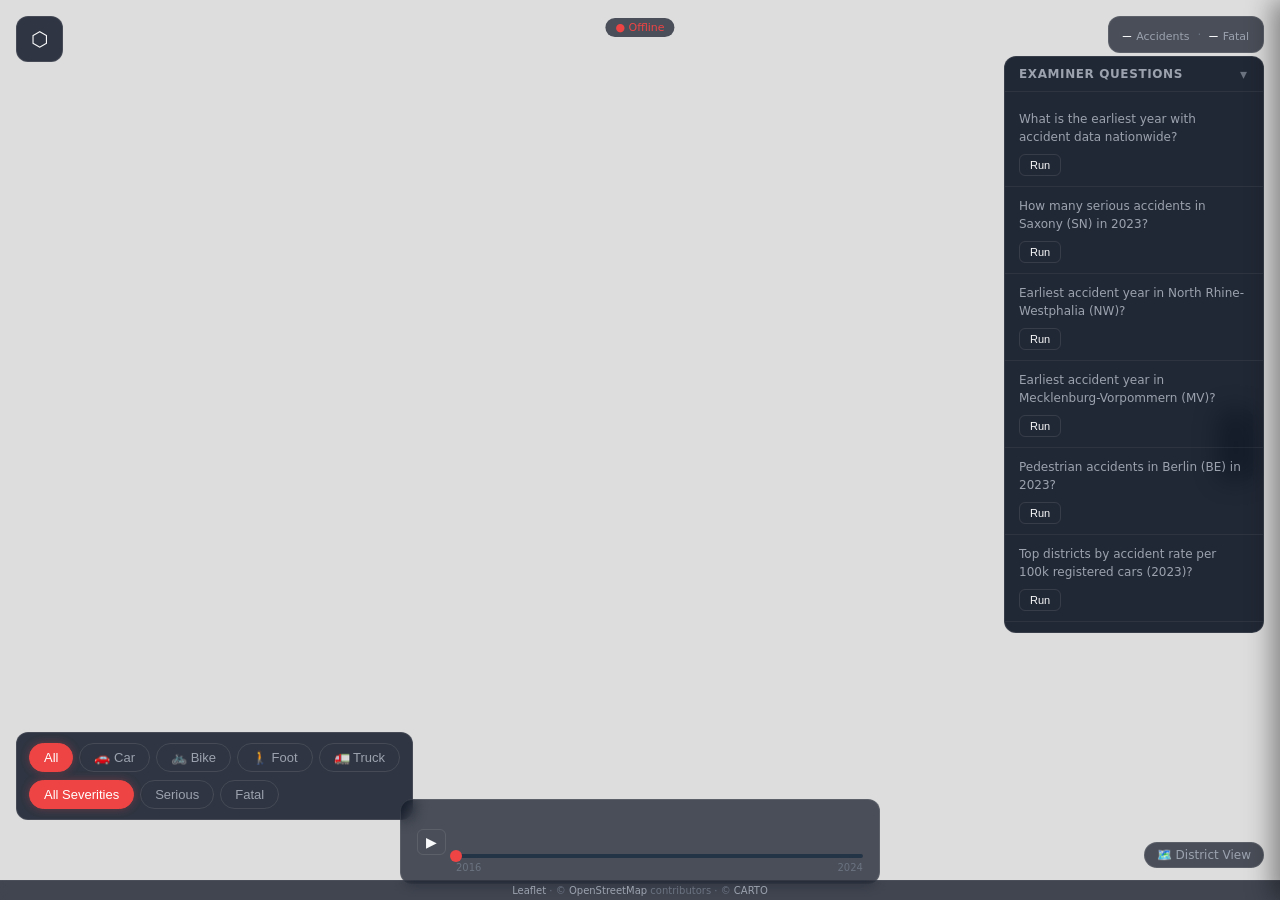
==== frontend/index.html @ 68dd5dee "feat: examiner questions panel — 7 questions with Run buttons and inline results" ====
<!DOCTYPE html>
<html lang="en">
<head>
  <meta charset="UTF-8">
  <meta name="viewport" content="width=device-width,initial-scale=1">
  <meta http-equiv="Content-Security-Policy" content="default-src 'self' 'unsafe-eval' 'unsafe-inline' https://fonts.googleapis.com https://fonts.gstatic.com https://*.basemaps.cartocdn.com https://nominatim.openstreetmap.org http://localhost:8000 data: blob:;">
  <title>Unfallatlas Deutschland</title>
  <link rel="stylesheet" href="vendor/leaflet/leaflet.css">
  <link rel="stylesheet" href="style.css">
</head>
<body>

<!-- MAP -->
<div id="map"></div>

<!-- PANEL A: Layer Mode (top-left) -->
<div id="panel-a" class="float-panel panel-a">
  <button id="panel-a-btn" class="panel-a-btn" aria-label="Layer mode">⬡</button>
  <div id="panel-a-dropdown" class="panel-a-dropdown hidden">
    <button class="mode-option mode-option--active" data-mode="auto">Auto <span class="mode-dot"></span></button>
    <button class="mode-option" data-mode="district">🗺️ District</button>
    <button class="mode-option" data-mode="hex">⬡ Hex</button>
    <button class="mode-option" data-mode="point">📍 Point</button>
  </div>
</div>

<!-- PANEL B: Filters (bottom-left) -->
<div id="panel-b" class="float-panel panel-b">
  <div id="filter-participant" class="filter-row">
    <button class="filter-pill filter-pill--active" data-participant="">All</button>
    <button class="filter-pill" data-participant="car">🚗 Car</button>
    <button class="filter-pill" data-participant="bike">🚲 Bike</button>
    <button class="filter-pill" data-participant="pedestrian">🚶 Foot</button>
    <button class="filter-pill" data-participant="truck">🚛 Truck</button>
  </div>
  <div id="filter-severity" class="filter-row">
    <button class="filter-pill filter-pill--active" data-category="">All Severities</button>
    <button class="filter-pill" data-category="2">Serious</button>
    <button class="filter-pill" data-category="1">Fatal</button>
  </div>
</div>

<!-- PANEL C: Stats strip (top-right) -->
<div id="panel-c" class="float-panel panel-c">
  <span id="stat-total"><span class="stat-num">—</span> <span class="stat-lbl">Accidents</span></span>
  <span class="stat-sep">·</span>
  <span id="stat-fatal"><span class="stat-num">—</span> <span class="stat-lbl">Fatal</span></span>
  <span id="stat-dynamic" class="hidden">
    <span class="stat-sep">·</span>
    <span id="stat-dynamic-val" class="stat-num">—</span>
    <span id="stat-dynamic-lbl" class="stat-lbl">—</span>
  </span>
</div>

<!-- Zoom Mode Badge (bottom-right, above attribution) -->
<div id="zoom-badge" class="zoom-badge">🗺️ District View</div>

<!-- TIMELINE SCRUBBER (bottom-center) -->
<div id="scrubber" class="scrubber">
  <button id="scrubber-play" class="scrubber-play" aria-label="Play">▶</button>
  <div class="scrubber-inner">
    <svg id="scrubber-svg" class="scrubber-sparkline" viewBox="0 0 270 40" preserveAspectRatio="none"></svg>
    <div id="scrubber-track" class="scrubber-track">
      <div id="scrubber-playhead" class="scrubber-playhead"></div>
    </div>
    <div class="scrubber-labels">
      <span>2016</span><span></span><span></span><span></span><span></span>
      <span></span><span></span><span></span><span>2024</span>
    </div>
  </div>
</div>

<!-- EXAMINER PANEL (right, below stats) -->
<div id="examiner-panel" class="examiner-panel">
  <div class="examiner-header">
    <span class="examiner-title">Examiner Questions</span>
    <button id="examiner-toggle" class="examiner-toggle" aria-label="Toggle">▾</button>
  </div>
  <div id="examiner-body" class="examiner-body">

    <div class="eq-card" data-q="1">
      <p class="eq-question">What is the earliest year with accident data nationwide?</p>
      <button class="eq-run">Run</button>
      <div class="eq-result hidden"></div>
    </div>

    <div class="eq-card" data-q="2">
      <p class="eq-question">How many serious accidents in Saxony (SN) in 2023?</p>
      <button class="eq-run">Run</button>
      <div class="eq-result hidden"></div>
    </div>

    <div class="eq-card" data-q="3">
      <p class="eq-question">Earliest accident year in North Rhine-Westphalia (NW)?</p>
      <button class="eq-run">Run</button>
      <div class="eq-result hidden"></div>
    </div>

    <div class="eq-card" data-q="4">
      <p class="eq-question">Earliest accident year in Mecklenburg-Vorpommern (MV)?</p>
      <button class="eq-run">Run</button>
      <div class="eq-result hidden"></div>
    </div>

    <div class="eq-card" data-q="5">
      <p class="eq-question">Pedestrian accidents in Berlin (BE) in 2023?</p>
      <button class="eq-run">Run</button>
      <div class="eq-result hidden"></div>
    </div>

    <div class="eq-card" data-q="6">
      <p class="eq-question">Top districts by accident rate per 100k registered cars (2023)?</p>
      <button class="eq-run">Run</button>
      <div class="eq-result hidden"></div>
    </div>

    <div class="eq-card" data-q="7">
      <p class="eq-question">Top 5 districts — fatal accident rate per 100k population (2024)?</p>
      <button class="eq-run">Run</button>
      <div class="eq-result hidden"></div>
    </div>

  </div>
</div>

<!-- INSIGHT PANEL (right slide-out) -->
<div id="insight-panel" class="insight-panel">
  <button id="insight-close" class="insight-close" aria-label="Close">✕</button>
  <div id="insight-content" class="insight-content"></div>
</div>

<!-- Attribution footer -->
<div class="map-footer">
  <a href="https://leafletjs.com" target="_blank">Leaflet</a> ·
  © <a href="https://www.openstreetmap.org/copyright" target="_blank">OpenStreetMap</a> contributors ·
  © <a href="https://carto.com/attributions" target="_blank">CARTO</a>
</div>

<!-- API status -->
<div class="api-status-wrap">
  <span id="api-status" class="api-status">● Connecting…</span>
</div>

<script src="vendor/leaflet/leaflet.js"></script>
<script src="vendor/deck.gl/deck.gl.min.js"></script>
<script src="vendor/supercluster/supercluster.min.js"></script>
<script src="app.js"></script>
</body>
</html>
---- frontend/vendor/leaflet/leaflet.css ----
/* required styles */

.leaflet-pane,
.leaflet-tile,
.leaflet-marker-icon,
.leaflet-marker-shadow,
.leaflet-tile-container,
.leaflet-pane > svg,
.leaflet-pane > canvas,
.leaflet-zoom-box,
.leaflet-image-layer,
.leaflet-layer {
	position: absolute;
	left: 0;
	top: 0;
	}
.leaflet-container {
	overflow: hidden;
	}
.leaflet-tile,
.leaflet-marker-icon,
.leaflet-marker-shadow {
	-webkit-user-select: none;
	   -moz-user-select: none;
	        user-select: none;
	  -webkit-user-drag: none;
	}
/* Prevents IE11 from highlighting tiles in blue */
.leaflet-tile::selection {
	background: transparent;
}
/* Safari renders non-retina tile on retina better with this, but Chrome is worse */
.leaflet-safari .leaflet-tile {
	image-rendering: -webkit-optimize-contrast;
	}
/* hack that prevents hw layers "stretching" when loading new tiles */
.leaflet-safari .leaflet-tile-container {
	width: 1600px;
	height: 1600px;
	-webkit-transform-origin: 0 0;
	}
.leaflet-marker-icon,
.leaflet-marker-shadow {
	display: block;
	}
/* .leaflet-container svg: reset svg max-width decleration shipped in Joomla! (joomla.org) 3.x */
/* .leaflet-container img: map is broken in FF if you have max-width: 100% on tiles */
.leaflet-container .leaflet-overlay-pane svg {
	max-width: none !important;
	max-height: none !important;
	}
.leaflet-container .leaflet-marker-pane img,
.leaflet-container .leaflet-shadow-pane img,
.leaflet-container .leaflet-tile-pane img,
.leaflet-container img.leaflet-image-layer,
.leaflet-container .leaflet-tile {
	max-width: none !important;
	max-height: none !important;
	width: auto;
	padding: 0;
	}

.leaflet-container img.leaflet-tile {
	/* See: https://bugs.chromium.org/p/chromium/issues/detail?id=600120 */
	mix-blend-mode: plus-lighter;
}

.leaflet-container.leaflet-touch-zoom {
	-ms-touch-action: pan-x pan-y;
	touch-action: pan-x pan-y;
	}
.leaflet-container.leaflet-touch-drag {
	-ms-touch-action: pinch-zoom;
	/* Fallback for FF which doesn't support pinch-zoom */
	touch-action: none;
	touch-action: pinch-zoom;
}
.leaflet-container.leaflet-touch-drag.leaflet-touch-zoom {
	-ms-touch-action: none;
	touch-action: none;
}
.leaflet-container {
	-webkit-tap-highlight-color: transparent;
}
.leaflet-container a {
	-webkit-tap-highlight-color: rgba(51, 181, 229, 0.4);
}
.leaflet-tile {
	filter: inherit;
	visibility: hidden;
	}
.leaflet-tile-loaded {
	visibility: inherit;
	}
.leaflet-zoom-box {
	width: 0;
	height: 0;
	-moz-box-sizing: border-box;
	     box-sizing: border-box;
	z-index: 800;
	}
/* workaround for https://bugzilla.mozilla.org/show_bug.cgi?id=888319 */
.leaflet-overlay-pane svg {
	-moz-user-select: none;
	}

.leaflet-pane         { z-index: 400; }

.leaflet-tile-pane    { z-index: 200; }
.leaflet-overlay-pane { z-index: 400; }
.leaflet-shadow-pane  { z-index: 500; }
.leaflet-marker-pane  { z-index: 600; }
.leaflet-tooltip-pane   { z-index: 650; }
.leaflet-popup-pane   { z-index: 700; }

.leaflet-map-pane canvas { z-index: 100; }
.leaflet-map-pane svg    { z-index: 200; }

.leaflet-vml-shape {
	width: 1px;
	height: 1px;
	}
.lvml {
	behavior: url(#default#VML);
	display: inline-block;
	position: absolute;
	}


/* control positioning */

.leaflet-control {
	position: relative;
	z-index: 800;
	pointer-events: visiblePainted; /* IE 9-10 doesn't have auto */
	pointer-events: auto;
	}
.leaflet-top,
.leaflet-bottom {
	position: absolute;
	z-index: 1000;
	pointer-events: none;
	}
.leaflet-top {
	top: 0;
	}
.leaflet-right {
	right: 0;
	}
.leaflet-bottom {
	bottom: 0;
	}
.leaflet-left {
	left: 0;
	}
.leaflet-control {
	float: left;
	clear: both;
	}
.leaflet-right .leaflet-control {
	float: right;
	}
.leaflet-top .leaflet-control {
	margin-top: 10px;
	}
.leaflet-bottom .leaflet-control {
	margin-bottom: 10px;
	}
.leaflet-left .leaflet-control {
	margin-left: 10px;
	}
.leaflet-right .leaflet-control {
	margin-right: 10px;
	}


/* zoom and fade animations */

.leaflet-fade-anim .leaflet-popup {
	opacity: 0;
	-webkit-transition: opacity 0.2s linear;
	   -moz-transition: opacity 0.2s linear;
	        transition: opacity 0.2s linear;
	}
.leaflet-fade-anim .leaflet-map-pane .leaflet-popup {
	opacity: 1;
	}
.leaflet-zoom-animated {
	-webkit-transform-origin: 0 0;
	    -ms-transform-origin: 0 0;
	        transform-origin: 0 0;
	}
svg.leaflet-zoom-animated {
	will-change: transform;
}

.leaflet-zoom-anim .leaflet-zoom-animated {
	-webkit-transition: -webkit-transform 0.25s cubic-bezier(0,0,0.25,1);
	   -moz-transition:    -moz-transform 0.25s cubic-bezier(0,0,0.25,1);
	        transition:         transform 0.25s cubic-bezier(0,0,0.25,1);
	}
.leaflet-zoom-anim .leaflet-tile,
.leaflet-pan-anim .leaflet-tile {
	-webkit-transition: none;
	   -moz-transition: none;
	        transition: none;
	}

.leaflet-zoom-anim .leaflet-zoom-hide {
	visibility: hidden;
	}


/* cursors */

.leaflet-interactive {
	cursor: pointer;
	}
.leaflet-grab {
	cursor: -webkit-grab;
	cursor:    -moz-grab;
	cursor:         grab;
	}
.leaflet-crosshair,
.leaflet-crosshair .leaflet-interactive {
	cursor: crosshair;
	}
.leaflet-popup-pane,
.leaflet-control {
	cursor: auto;
	}
.leaflet-dragging .leaflet-grab,
.leaflet-dragging .leaflet-grab .leaflet-interactive,
.leaflet-dragging .leaflet-marker-draggable {
	cursor: move;
	cursor: -webkit-grabbing;
	cursor:    -moz-grabbing;
	cursor:         grabbing;
	}

/* marker & overlays interactivity */
.leaflet-marker-icon,
.leaflet-marker-shadow,
.leaflet-image-layer,
.leaflet-pane > svg path,
.leaflet-tile-container {
	pointer-events: none;
	}

.leaflet-marker-icon.leaflet-interactive,
.leaflet-image-layer.leaflet-interactive,
.leaflet-pane > svg path.leaflet-interactive,
svg.leaflet-image-layer.leaflet-interactive path {
	pointer-events: visiblePainted; /* IE 9-10 doesn't have auto */
	pointer-events: auto;
	}

/* visual tweaks */

.leaflet-container {
	background: #ddd;
	outline-offset: 1px;
	}
.leaflet-container a {
	color: #0078A8;
	}
.leaflet-zoom-box {
	border: 2px dotted #38f;
	background: rgba(255,255,255,0.5);
	}


/* general typography */
.leaflet-container {
	font-family: "Helvetica Neue", Arial, Helvetica, sans-serif;
	font-size: 12px;
	font-size: 0.75rem;
	line-height: 1.5;
	}


/* general toolbar styles */

.leaflet-bar {
	box-shadow: 0 1px 5px rgba(0,0,0,0.65);
	border-radius: 4px;
	}
.leaflet-bar a {
	background-color: #fff;
	border-bottom: 1px solid #ccc;
	width: 26px;
	height: 26px;
	line-height: 26px;
	display: block;
	text-align: center;
	text-decoration: none;
	color: black;
	}
.leaflet-bar a,
.leaflet-control-layers-toggle {
	background-position: 50% 50%;
	background-repeat: no-repeat;
	display: block;
	}
.leaflet-bar a:hover,
.leaflet-bar a:focus {
	background-color: #f4f4f4;
	}
.leaflet-bar a:first-child {
	border-top-left-radius: 4px;
	border-top-right-radius: 4px;
	}
.leaflet-bar a:last-child {
	border-bottom-left-radius: 4px;
	border-bottom-right-radius: 4px;
	border-bottom: none;
	}
.leaflet-bar a.leaflet-disabled {
	cursor: default;
	background-color: #f4f4f4;
	color: #bbb;
	}

.leaflet-touch .leaflet-bar a {
	width: 30px;
	height: 30px;
	line-height: 30px;
	}
.leaflet-touch .leaflet-bar a:first-child {
	border-top-left-radius: 2px;
	border-top-right-radius: 2px;
	}
.leaflet-touch .leaflet-bar a:last-child {
	border-bottom-left-radius: 2px;
	border-bottom-right-radius: 2px;
	}

/* zoom control */

.leaflet-control-zoom-in,
.leaflet-control-zoom-out {
	font: bold 18px 'Lucida Console', Monaco, monospace;
	text-indent: 1px;
	}

.leaflet-touch .leaflet-control-zoom-in, .leaflet-touch .leaflet-control-zoom-out  {
	font-size: 22px;
	}


/* layers control */

.leaflet-control-layers {
	box-shadow: 0 1px 5px rgba(0,0,0,0.4);
	background: #fff;
	border-radius: 5px;
	}
.leaflet-control-layers-toggle {
	background-image: url(images/layers.png);
	width: 36px;
	height: 36px;
	}
.leaflet-retina .leaflet-control-layers-toggle {
	background-image: url(images/layers-2x.png);
	background-size: 26px 26px;
	}
.leaflet-touch .leaflet-control-layers-toggle {
	width: 44px;
	height: 44px;
	}
.leaflet-control-layers .leaflet-control-layers-list,
.leaflet-control-layers-expanded .leaflet-control-layers-toggle {
	display: none;
	}
.leaflet-control-layers-expanded .leaflet-control-layers-list {
	display: block;
	position: relative;
	}
.leaflet-control-layers-expanded {
	padding: 6px 10px 6px 6px;
	color: #333;
	background: #fff;
	}
.leaflet-control-layers-scrollbar {
	overflow-y: scroll;
	overflow-x: hidden;
	padding-right: 5px;
	}
.leaflet-control-layers-selector {
	margin-top: 2px;
	position: relative;
	top: 1px;
	}
.leaflet-control-layers label {
	display: block;
	font-size: 13px;
	font-size: 1.08333em;
	}
.leaflet-control-layers-separator {
	height: 0;
	border-top: 1px solid #ddd;
	margin: 5px -10px 5px -6px;
	}

/* Default icon URLs */
.leaflet-default-icon-path { /* used only in path-guessing heuristic, see L.Icon.Default */
	background-image: url(images/marker-icon.png);
	}


/* attribution and scale controls */

.leaflet-container .leaflet-control-attribution {
	background: #fff;
	background: rgba(255, 255, 255, 0.8);
	margin: 0;
	}
.leaflet-control-attribution,
.leaflet-control-scale-line {
	padding: 0 5px;
	color: #333;
	line-height: 1.4;
	}
.leaflet-control-attribution a {
	text-decoration: none;
	}
.leaflet-control-attribution a:hover,
.leaflet-control-attribution a:focus {
	text-decoration: underline;
	}
.leaflet-attribution-flag {
	display: inline !important;
	vertical-align: baseline !important;
	width: 1em;
	height: 0.6669em;
	}
.leaflet-left .leaflet-control-scale {
	margin-left: 5px;
	}
.leaflet-bottom .leaflet-control-scale {
	margin-bottom: 5px;
	}
.leaflet-control-scale-line {
	border: 2px solid #777;
	border-top: none;
	line-height: 1.1;
	padding: 2px 5px 1px;
	white-space: nowrap;
	-moz-box-sizing: border-box;
	     box-sizing: border-box;
	background: rgba(255, 255, 255, 0.8);
	text-shadow: 1px 1px #fff;
	}
.leaflet-control-scale-line:not(:first-child) {
	border-top: 2px solid #777;
	border-bottom: none;
	margin-top: -2px;
	}
.leaflet-control-scale-line:not(:first-child):not(:last-child) {
	border-bottom: 2px solid #777;
	}

.leaflet-touch .leaflet-control-attribution,
.leaflet-touch .leaflet-control-layers,
.leaflet-touch .leaflet-bar {
	box-shadow: none;
	}
.leaflet-touch .leaflet-control-layers,
.leaflet-touch .leaflet-bar {
	border: 2px solid rgba(0,0,0,0.2);
	background-clip: padding-box;
	}


/* popup */

.leaflet-popup {
	position: absolute;
	text-align: center;
	margin-bottom: 20px;
	}
.leaflet-popup-content-wrapper {
	padding: 1px;
	text-align: left;
	border-radius: 12px;
	}
.leaflet-popup-content {
	margin: 13px 24px 13px 20px;
	line-height: 1.3;
	font-size: 13px;
	font-size: 1.08333em;
	min-height: 1px;
	}
.leaflet-popup-content p {
	margin: 17px 0;
	margin: 1.3em 0;
	}
.leaflet-popup-tip-container {
	width: 40px;
	height: 20px;
	position: absolute;
	left: 50%;
	margin-top: -1px;
	margin-left: -20px;
	overflow: hidden;
	pointer-events: none;
	}
.leaflet-popup-tip {
	width: 17px;
	height: 17px;
	padding: 1px;

	margin: -10px auto 0;
	pointer-events: auto;

	-webkit-transform: rotate(45deg);
	   -moz-transform: rotate(45deg);
	    -ms-transform: rotate(45deg);
	        transform: rotate(45deg);
	}
.leaflet-popup-content-wrapper,
.leaflet-popup-tip {
	background: white;
	color: #333;
	box-shadow: 0 3px 14px rgba(0,0,0,0.4);
	}
.leaflet-container a.leaflet-popup-close-button {
	position: absolute;
	top: 0;
	right: 0;
	border: none;
	text-align: center;
	width: 24px;
	height: 24px;
	font: 16px/24px Tahoma, Verdana, sans-serif;
	color: #757575;
	text-decoration: none;
	background: transparent;
	}
.leaflet-container a.leaflet-popup-close-button:hover,
.leaflet-container a.leaflet-popup-close-button:focus {
	color: #585858;
	}
.leaflet-popup-scrolled {
	overflow: auto;
	}

.leaflet-oldie .leaflet-popup-content-wrapper {
	-ms-zoom: 1;
	}
.leaflet-oldie .leaflet-popup-tip {
	width: 24px;
	margin: 0 auto;

	-ms-filter: "progid:DXImageTransform.Microsoft.Matrix(M11=0.70710678, M12=0.70710678, M21=-0.70710678, M22=0.70710678)";
	filter: progid:DXImageTransform.Microsoft.Matrix(M11=0.70710678, M12=0.70710678, M21=-0.70710678, M22=0.70710678);
	}

.leaflet-oldie .leaflet-control-zoom,
.leaflet-oldie .leaflet-control-layers,
.leaflet-oldie .leaflet-popup-content-wrapper,
.leaflet-oldie .leaflet-popup-tip {
	border: 1px solid #999;
	}


/* div icon */

.leaflet-div-icon {
	background: #fff;
	border: 1px solid #666;
	}


/* Tooltip */
/* Base styles for the element that has a tooltip */
.leaflet-tooltip {
	position: absolute;
	padding: 6px;
	background-color: #fff;
	border: 1px solid #fff;
	border-radius: 3px;
	color: #222;
	white-space: nowrap;
	-webkit-user-select: none;
	-moz-user-select: none;
	-ms-user-select: none;
	user-select: none;
	pointer-events: none;
	box-shadow: 0 1px 3px rgba(0,0,0,0.4);
	}
.leaflet-tooltip.leaflet-interactive {
	cursor: pointer;
	pointer-events: auto;
	}
.leaflet-tooltip-top:before,
.leaflet-tooltip-bottom:before,
.leaflet-tooltip-left:before,
.leaflet-tooltip-right:before {
	position: absolute;
	pointer-events: none;
	border: 6px solid transparent;
	background: transparent;
	content: "";
	}

/* Directions */

.leaflet-tooltip-bottom {
	margin-top: 6px;
}
.leaflet-tooltip-top {
	margin-top: -6px;
}
.leaflet-tooltip-bottom:before,
.leaflet-tooltip-top:before {
	left: 50%;
	margin-left: -6px;
	}
.leaflet-tooltip-top:before {
	bottom: 0;
	margin-bottom: -12px;
	border-top-color: #fff;
	}
.leaflet-tooltip-bottom:before {
	top: 0;
	margin-top: -12px;
	margin-left: -6px;
	border-bottom-color: #fff;
	}
.leaflet-tooltip-left {
	margin-left: -6px;
}
.leaflet-tooltip-right {
	margin-left: 6px;
}
.leaflet-tooltip-left:before,
.leaflet-tooltip-right:before {
	top: 50%;
	margin-top: -6px;
	}
.leaflet-tooltip-left:before {
	right: 0;
	margin-right: -12px;
	border-left-color: #fff;
	}
.leaflet-tooltip-right:before {
	left: 0;
	margin-left: -12px;
	border-right-color: #fff;
	}

/* Printing */

@media print {
	/* Prevent printers from removing background-images of controls. */
	.leaflet-control {
		-webkit-print-color-adjust: exact;
		print-color-adjust: exact;
		}
	}
---- frontend/style.css ----
/* ── Tokens ── */
:root {
  --bg-deep:        #0B1220;
  --bg-dark:        #111827;
  --bg-card:        #1A2332;
  --bg-elevated:    #243447;
  --border-subtle:  rgba(255,255,255,0.06);
  --border-default: rgba(255,255,255,0.10);
  --text-primary:   #F9FAFB;
  --text-secondary: #9CA3AF;
  --text-muted:     #6B7280;
  --accent-red:     #EF4444;
  --accent-warm:    #C2410C;
  --accent-red-deep:#7F1D1D;
  --accent-brown:   #8B6914;
}

/* ── Reset ── */
*, *::before, *::after { box-sizing: border-box; margin: 0; padding: 0; }
body { background: var(--bg-deep); color: var(--text-primary); font-family: system-ui, sans-serif; overflow: hidden; }

/* ── Map ── */
#map { position: fixed; inset: 0; z-index: 0; }

/* Attribution footer */
.map-footer {
  position: fixed; bottom: 0; left: 0; width: 100%; z-index: 1000;
  text-align: center; font-size: 10px; color: #6B7280;
  background: rgba(11,18,32,0.75); backdrop-filter: blur(6px);
  border-top: 1px solid rgba(255,255,255,0.06);
  padding: 4px 12px; pointer-events: auto;
}
.map-footer a { color: #9CA3AF; text-decoration: none; }
.map-footer a:hover { color: #F9FAFB; }

/* Zoom buttons — match glass panel style, sit above zoom badge */
.leaflet-bottom.leaflet-right {
  bottom: 50%; right: 16px; transform: translateY(50%);
}
.leaflet-control-zoom {
  display: flex !important; flex-direction: column !important;
  border: 1px solid rgba(255,255,255,0.10) !important;
  border-radius: 10px !important; overflow: hidden;
  backdrop-filter: blur(12px);
}
.leaflet-control-zoom a {
  background: rgba(17,24,39,0.85) !important;
  color: #F9FAFB !important; border: none !important;
  border-bottom: 1px solid rgba(255,255,255,0.08) !important;
  width: 36px !important; height: 36px !important;
  line-height: 36px !important; font-size: 18px !important;
  transition: background 150ms !important;
  float: none !important;
}
.leaflet-control-zoom a:last-child { border-bottom: none !important; }
.leaflet-control-zoom a:hover { background: rgba(36,52,71,0.95) !important; }

/* ── deck.gl canvas ── */
#deck-canvas {
  position: absolute; top: 0; left: 0; width: 100%; height: 100%;
  pointer-events: none; z-index: 400;
  transition: opacity 400ms cubic-bezier(0.4,0,0.2,1);
}
#deck-canvas.hex-active { pointer-events: auto; }

/* ── Floating panel base ── */
.float-panel {
  position: fixed;
  backdrop-filter: blur(12px);
  -webkit-backdrop-filter: blur(12px);
  background: rgba(17,24,39,0.85);
  border: 1px solid var(--border-default);
  border-radius: 12px;
  z-index: 1000;
  color: var(--text-primary);
}

/* ── Panel A: Layer Mode ── */
.panel-a { top: 16px; left: 16px; padding: 6px; }
.panel-a-btn {
  background: none; border: none; color: var(--text-primary);
  font-size: 20px; cursor: pointer; padding: 4px 8px; border-radius: 8px;
  transition: background 150ms;
}
.panel-a-btn:hover { background: var(--bg-elevated); }
.panel-a-dropdown {
  position: absolute; top: calc(100% + 6px); left: 0;
  background: rgba(17,24,39,0.95);
  border: 1px solid var(--border-default);
  border-radius: 10px; overflow: hidden; min-width: 140px;
}
.panel-a-dropdown.hidden { display: none; }
.mode-option {
  display: flex; align-items: center; justify-content: space-between;
  width: 100%; padding: 8px 14px; background: none; border: none;
  color: var(--text-secondary); font-size: 13px; cursor: pointer; text-align: left;
  transition: background 150ms, color 150ms;
}
.mode-option:hover { background: var(--bg-elevated); color: var(--text-primary); }
.mode-option--active { color: var(--text-primary); }
.mode-dot {
  width: 6px; height: 6px; border-radius: 50%;
  background: var(--accent-red); display: inline-block;
}

/* ── Panel B: Filters ── */
.panel-b { bottom: 80px; left: 16px; padding: 10px 12px; display: flex; flex-direction: column; gap: 8px; }
.filter-row { display: flex; gap: 6px; flex-wrap: wrap; }
.filter-pill {
  padding: 6px 14px; border-radius: 20px; border: 1px solid var(--border-default);
  background: transparent; color: var(--text-secondary); font-size: 13px; cursor: pointer;
  transition: transform 200ms, background 150ms, color 150ms, box-shadow 150ms;
}
.filter-pill:active { transform: scale(0.96); }
.filter-pill--active {
  background: var(--accent-red); color: #fff; border-color: var(--accent-red);
  box-shadow: 0 0 8px rgba(239,68,68,0.3);
}

/* ── Panel C: Stats ── */
.panel-c {
  top: 16px; right: 16px; padding: 8px 14px;
  display: flex; align-items: center; gap: 8px;
  backdrop-filter: blur(8px);
  background: rgba(11,18,32,0.7);
}
.stat-num { font-family: monospace; font-size: 14px; color: var(--text-primary); }
.stat-lbl { font-size: 11px; color: var(--text-secondary); }
.stat-sep { color: var(--text-muted); font-size: 12px; }

/* ── Zoom Badge ── */
.zoom-badge {
  position: fixed; bottom: 32px; right: 16px; z-index: 1000;
  backdrop-filter: blur(8px);
  background: rgba(11,18,32,0.7);
  border: 1px solid var(--border-default);
  border-radius: 20px; padding: 5px 12px;
  font-size: 12px; color: var(--text-secondary);
}

/* ── Timeline Scrubber ── */
.scrubber {
  position: fixed; bottom: 16px; left: 50%; transform: translateX(-50%);
  width: 480px; z-index: 1000;
  backdrop-filter: blur(8px);
  background: rgba(11,18,32,0.7);
  border: 1px solid var(--border-default);
  border-radius: 12px; padding: 10px 16px;
  display: flex; align-items: center; gap: 10px;
}
.scrubber-play {
  background: none; border: 1px solid var(--border-default);
  color: var(--text-primary); border-radius: 6px; padding: 4px 8px;
  font-size: 14px; cursor: pointer; flex-shrink: 0;
  transition: background 150ms;
}
.scrubber-play:hover { background: var(--bg-elevated); }
.scrubber-inner { flex: 1; display: flex; flex-direction: column; gap: 4px; }
.scrubber-sparkline { width: 100%; height: 40px; display: block; }
.scrubber-track {
  position: relative; height: 4px; background: var(--bg-elevated);
  border-radius: 2px; cursor: pointer;
}
.scrubber-playhead {
  position: absolute; top: 50%; transform: translate(-50%, -50%);
  width: 12px; height: 12px; border-radius: 50%;
  background: var(--accent-red); cursor: grab;
  transition: left 150ms;
}
.scrubber-labels {
  display: flex; justify-content: space-between;
  font-size: 10px; color: var(--text-muted);
}
.scrubber-labels .active { color: var(--accent-red); font-weight: 700; }

/* ── Insight Panel ── */
.insight-panel {
  position: fixed; top: 0; right: 0; height: 100%; width: 320px;
  background: var(--bg-dark); z-index: 1100;
  border-left: 1px solid var(--border-subtle);
  box-shadow: -8px 0 24px rgba(0,0,0,0.4);
  transform: translateX(320px);
  transition: transform 250ms ease;
  overflow-y: auto;
}
.insight-panel.open { transform: translateX(0); }
.insight-close {
  position: absolute; top: 12px; right: 12px;
  background: none; border: none; color: var(--text-secondary);
  font-size: 18px; cursor: pointer; padding: 4px;
}
.insight-content { padding: 48px 20px 20px; }
.insight-title { font-size: 16px; font-weight: 600; margin-bottom: 4px; color: var(--text-primary); }
.insight-subtitle { font-size: 12px; color: var(--text-secondary); margin-bottom: 16px; }
.insight-stat {
  display: flex; justify-content: space-between;
  padding: 8px 0; border-bottom: 1px solid var(--border-subtle); font-size: 13px;
  color: var(--text-secondary);
}
.insight-stat-val { font-family: monospace; color: var(--text-primary); }

/* ── Examiner Questions Panel ── */
.examiner-panel {
  position: fixed; top: 56px; right: 16px; z-index: 1000;
  width: 260px;
  background: rgba(17,24,39,0.92);
  backdrop-filter: blur(12px);
  border: 1px solid var(--border-default);
  border-radius: 12px;
  overflow: hidden;
}
.examiner-header {
  display: flex; justify-content: space-between; align-items: center;
  padding: 10px 14px;
  border-bottom: 1px solid var(--border-subtle);
}
.examiner-title { font-size: 12px; font-weight: 600; color: var(--text-secondary); letter-spacing: 0.05em; text-transform: uppercase; }
.examiner-toggle {
  background: none; border: none; color: var(--text-muted);
  font-size: 14px; cursor: pointer; padding: 0 2px; line-height: 1;
  transition: transform 150ms;
}
.examiner-toggle.collapsed { transform: rotate(-90deg); }
.examiner-body { max-height: 60vh; overflow-y: auto; padding: 8px 0; }
.examiner-body.hidden { display: none; }
.eq-card {
  padding: 10px 14px;
  border-bottom: 1px solid var(--border-subtle);
}
.eq-card:last-child { border-bottom: none; }
.eq-question { font-size: 12px; color: var(--text-secondary); line-height: 1.5; margin-bottom: 8px; }
.eq-run {
  font-size: 11px; padding: 4px 10px; border-radius: 6px;
  background: transparent; border: 1px solid var(--border-default);
  color: var(--text-primary); cursor: pointer;
  transition: background 150ms, border-color 150ms;
}
.eq-run:hover { background: var(--bg-elevated); border-color: var(--accent-red); }
.eq-run.loading { opacity: 0.5; pointer-events: none; }
.eq-result {
  margin-top: 8px; padding: 8px; border-radius: 6px;
  background: var(--bg-card); font-size: 11px; color: var(--text-primary);
  line-height: 1.6;
}
.eq-result.hidden { display: none; }
.eq-result-row { display: flex; justify-content: space-between; padding: 2px 0; }
.eq-result-row span:last-child { font-family: monospace; color: var(--accent-red); }

/* ── Detail Card (Leaflet popup override) ── */
.detail-card .leaflet-popup-content-wrapper {
  background: var(--bg-card);
  border: 1px solid var(--border-default);
  border-radius: 12px;
  box-shadow: 0 8px 32px rgba(0,0,0,0.4);
  max-width: 280px; padding: 0; color: var(--text-primary);
}
.detail-card .leaflet-popup-tip-container { display: none; }
.detail-card .leaflet-popup-content { margin: 0; }
.card-header {
  padding: 10px 14px; border-bottom: 1px solid var(--border-subtle);
  display: flex; justify-content: space-between; align-items: center;
}
.card-severity { padding: 3px 8px; border-radius: 10px; font-size: 11px; font-weight: 600; }
.card-severity--fatal   { background: var(--accent-red-deep); color: #fff; }
.card-severity--serious { background: var(--accent-red); color: #fff; }
.card-severity--minor   { background: var(--accent-warm); color: #fff; }
.card-datetime { font-size: 12px; color: var(--text-secondary); }
.card-body { padding: 10px 14px; font-size: 13px; line-height: 1.6; }
.card-footer { padding: 8px 14px; border-top: 1px solid var(--border-subtle); font-size: 12px; color: var(--text-muted); }

/* ── Fatal Pulse Ring ── */
@keyframes fatalPulse {
  0%   { transform: scale(1);   opacity: 0.6; }
  100% { transform: scale(1.5); opacity: 0; }
}
.pulse-ring {
  position: absolute; border-radius: 50%;
  border: 2px solid var(--accent-red);
  animation: fatalPulse 2s ease-out infinite;
  pointer-events: none;
}

/* ── Choropleth Legend ── */
.choropleth-legend {
  position: fixed; bottom: 80px; right: 16px; z-index: 1000;
  backdrop-filter: blur(8px);
  background: rgba(11,18,32,0.8);
  border: 1px solid var(--border-default);
  border-radius: 10px; padding: 10px 12px;
  display: flex; flex-direction: column; gap: 4px;
}
.legend-row { display: flex; align-items: center; gap: 8px; font-size: 11px; color: var(--text-secondary); }
.legend-swatch { width: 12px; height: 12px; border-radius: 2px; flex-shrink: 0; }
.legend-hidden { display: none !important; }

/* ── District label (permanent Leaflet tooltip) ── */
.district-label {
  background: none; border: none; box-shadow: none;
  font-size: 11px; color: #9CA3AF; pointer-events: none;
  white-space: nowrap;
}
.district-label::before { display: none; }

.acc-icon {
  display: flex; align-items: center; justify-content: center;
  font-size: 18px; line-height: 1; cursor: pointer;
  filter: drop-shadow(0 1px 3px rgba(0,0,0,0.8));
  user-select: none;
}

/* ── API status ── */
.api-status-wrap { position: fixed; top: 16px; left: 50%; transform: translateX(-50%); z-index: 1000; }
.api-status { font-size: 11px; color: var(--text-muted); background: rgba(11,18,32,0.7); padding: 3px 10px; border-radius: 10px; }
.api-status.live  { color: #10B981; }
.api-status.error { color: var(--accent-red); }

/* ── Utility ── */
.hidden { display: none !important; }
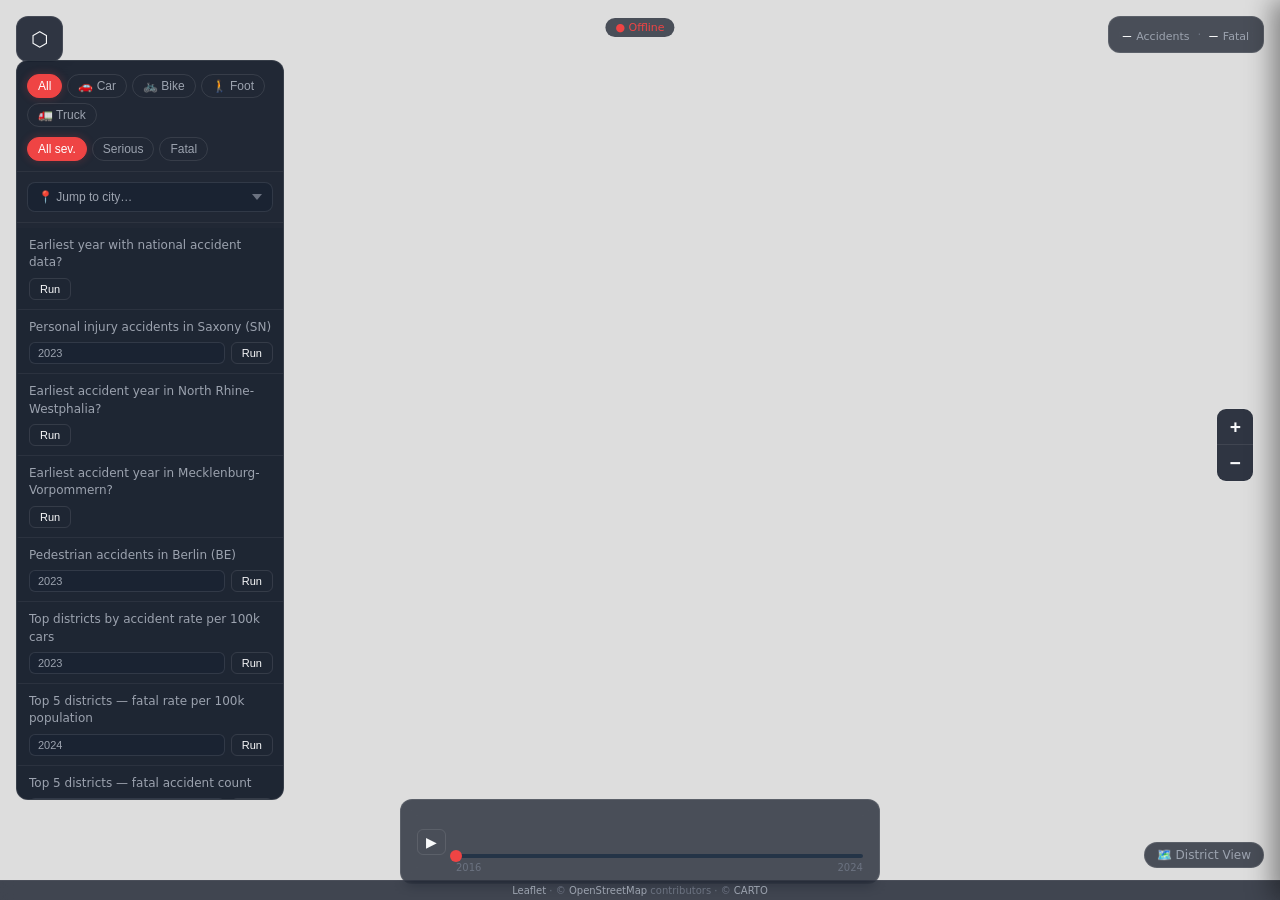
==== commit 81d048f9: "feat: unified left control panel with merged filters, city jump, and 10 queries - Replaces separate " ====
--- a/frontend/index.html
+++ b/frontend/index.html
@@ -24,21 +24,6 @@
   </div>
 </div>
 
-<!-- PANEL B: Filters (bottom-left) -->
-<div id="panel-b" class="float-panel panel-b">
-  <div id="filter-participant" class="filter-row">
-    <button class="filter-pill filter-pill--active" data-participant="">All</button>
-    <button class="filter-pill" data-participant="car">🚗 Car</button>
-    <button class="filter-pill" data-participant="bike">🚲 Bike</button>
-    <button class="filter-pill" data-participant="pedestrian">🚶 Foot</button>
-    <button class="filter-pill" data-participant="truck">🚛 Truck</button>
-  </div>
-  <div id="filter-severity" class="filter-row">
-    <button class="filter-pill filter-pill--active" data-category="">All Severities</button>
-    <button class="filter-pill" data-category="2">Serious</button>
-    <button class="filter-pill" data-category="1">Fatal</button>
-  </div>
-</div>
 
 <!-- PANEL C: Stats strip (top-right) -->
 <div id="panel-c" class="float-panel panel-c">
@@ -70,54 +55,180 @@
   </div>
 </div>
 
-<!-- EXAMINER PANEL (right, below stats) -->
-<div id="examiner-panel" class="examiner-panel">
-  <div class="examiner-header">
-    <span class="examiner-title">Examiner Questions</span>
-    <button id="examiner-toggle" class="examiner-toggle" aria-label="Toggle">▾</button>
-  </div>
-  <div id="examiner-body" class="examiner-body">
-
-    <div class="eq-card" data-q="1">
-      <p class="eq-question">What is the earliest year with accident data nationwide?</p>
-      <button class="eq-run">Run</button>
-      <div class="eq-result hidden"></div>
-    </div>
-
-    <div class="eq-card" data-q="2">
-      <p class="eq-question">How many serious accidents in Saxony (SN) in 2023?</p>
-      <button class="eq-run">Run</button>
-      <div class="eq-result hidden"></div>
-    </div>
-
-    <div class="eq-card" data-q="3">
-      <p class="eq-question">Earliest accident year in North Rhine-Westphalia (NW)?</p>
-      <button class="eq-run">Run</button>
-      <div class="eq-result hidden"></div>
-    </div>
-
-    <div class="eq-card" data-q="4">
-      <p class="eq-question">Earliest accident year in Mecklenburg-Vorpommern (MV)?</p>
-      <button class="eq-run">Run</button>
-      <div class="eq-result hidden"></div>
-    </div>
-
-    <div class="eq-card" data-q="5">
-      <p class="eq-question">Pedestrian accidents in Berlin (BE) in 2023?</p>
-      <button class="eq-run">Run</button>
-      <div class="eq-result hidden"></div>
-    </div>
-
-    <div class="eq-card" data-q="6">
-      <p class="eq-question">Top districts by accident rate per 100k registered cars (2023)?</p>
-      <button class="eq-run">Run</button>
-      <div class="eq-result hidden"></div>
-    </div>
-
-    <div class="eq-card" data-q="7">
-      <p class="eq-question">Top 5 districts — fatal accident rate per 100k population (2024)?</p>
-      <button class="eq-run">Run</button>
-      <div class="eq-result hidden"></div>
+<!-- LEFT CONTROL PANEL -->
+<div id="left-panel" class="left-panel">
+
+  <!-- Participant filter -->
+  <div class="lp-row" id="lp-participant">
+    <button class="lp-pill lp-pill--active" data-participant="">All</button>
+    <button class="lp-pill" data-participant="car">🚗 Car</button>
+    <button class="lp-pill" data-participant="bike">🚲 Bike</button>
+    <button class="lp-pill" data-participant="pedestrian">🚶 Foot</button>
+    <button class="lp-pill" data-participant="truck">🚛 Truck</button>
+  </div>
+
+  <!-- Severity filter -->
+  <div class="lp-row" id="lp-severity">
+    <button class="lp-pill lp-pill--active" data-category="">All sev.</button>
+    <button class="lp-pill" data-category="2">Serious</button>
+    <button class="lp-pill" data-category="1">Fatal</button>
+  </div>
+
+  <div class="lp-divider"></div>
+
+  <!-- City jump -->
+  <div class="lp-city-wrap">
+    <select id="lp-city" class="lp-select">
+      <option value="">📍 Jump to city…</option>
+      <option value="52.52,13.405,11">Berlin</option>
+      <option value="53.55,10.0,11">Hamburg</option>
+      <option value="48.137,11.576,12">Munich</option>
+      <option value="50.938,6.96,12">Cologne</option>
+      <option value="50.110,8.682,12">Frankfurt</option>
+      <option value="48.775,9.18,12">Stuttgart</option>
+      <option value="51.225,6.782,12">Düsseldorf</option>
+      <option value="51.514,7.468,12">Dortmund</option>
+      <option value="51.34,12.374,12">Leipzig</option>
+      <option value="51.05,13.738,12">Dresden</option>
+      <option value="52.37,9.73,12">Hannover</option>
+      <option value="49.452,11.077,12">Nuremberg</option>
+      <option value="53.08,8.80,12">Bremen</option>
+      <option value="50.83,12.92,13">Chemnitz</option>
+    </select>
+  </div>
+
+  <div class="lp-divider"></div>
+
+  <!-- Queries -->
+  <div id="lp-queries">
+
+    <div class="lp-query" data-q="1">
+      <p class="lp-q-text">Earliest year with national accident data?</p>
+      <div class="lp-q-bar">
+        <button class="lp-run">Run</button>
+      </div>
+      <div class="lp-result hidden"></div>
+    </div>
+
+    <div class="lp-query" data-q="2">
+      <p class="lp-q-text">Personal injury accidents in Saxony (SN)</p>
+      <div class="lp-q-bar">
+        <select class="lp-year-sel">
+          <option value="2016">2016</option><option value="2017">2017</option>
+          <option value="2018">2018</option><option value="2019">2019</option>
+          <option value="2020">2020</option><option value="2021">2021</option>
+          <option value="2022">2022</option><option value="2023" selected>2023</option>
+          <option value="2024">2024</option>
+        </select>
+        <button class="lp-run">Run</button>
+      </div>
+      <div class="lp-result hidden"></div>
+    </div>
+
+    <div class="lp-query" data-q="3">
+      <p class="lp-q-text">Earliest accident year in North Rhine-Westphalia?</p>
+      <div class="lp-q-bar">
+        <button class="lp-run">Run</button>
+      </div>
+      <div class="lp-result hidden"></div>
+    </div>
+
+    <div class="lp-query" data-q="4">
+      <p class="lp-q-text">Earliest accident year in Mecklenburg-Vorpommern?</p>
+      <div class="lp-q-bar">
+        <button class="lp-run">Run</button>
+      </div>
+      <div class="lp-result hidden"></div>
+    </div>
+
+    <div class="lp-query" data-q="5">
+      <p class="lp-q-text">Pedestrian accidents in Berlin (BE)</p>
+      <div class="lp-q-bar">
+        <select class="lp-year-sel">
+          <option value="2016">2016</option><option value="2017">2017</option>
+          <option value="2018">2018</option><option value="2019">2019</option>
+          <option value="2020">2020</option><option value="2021">2021</option>
+          <option value="2022">2022</option><option value="2023" selected>2023</option>
+          <option value="2024">2024</option>
+        </select>
+        <button class="lp-run">Run</button>
+      </div>
+      <div class="lp-result hidden"></div>
+    </div>
+
+    <div class="lp-query" data-q="6">
+      <p class="lp-q-text">Top districts by accident rate per 100k cars</p>
+      <div class="lp-q-bar">
+        <select class="lp-year-sel">
+          <option value="2016">2016</option><option value="2017">2017</option>
+          <option value="2018">2018</option><option value="2019">2019</option>
+          <option value="2020">2020</option><option value="2021">2021</option>
+          <option value="2022">2022</option><option value="2023" selected>2023</option>
+          <option value="2024">2024</option>
+        </select>
+        <button class="lp-run">Run</button>
+      </div>
+      <div class="lp-result hidden"></div>
+    </div>
+
+    <div class="lp-query" data-q="7">
+      <p class="lp-q-text">Top 5 districts — fatal rate per 100k population</p>
+      <div class="lp-q-bar">
+        <select class="lp-year-sel">
+          <option value="2016">2016</option><option value="2017">2017</option>
+          <option value="2018">2018</option><option value="2019">2019</option>
+          <option value="2020">2020</option><option value="2021">2021</option>
+          <option value="2022">2022</option><option value="2023">2023</option>
+          <option value="2024" selected>2024</option>
+        </select>
+        <button class="lp-run">Run</button>
+      </div>
+      <div class="lp-result hidden"></div>
+    </div>
+
+    <div class="lp-query" data-q="8">
+      <p class="lp-q-text">Top 5 districts — fatal accident count</p>
+      <div class="lp-q-bar">
+        <select class="lp-year-sel">
+          <option value="2016">2016</option><option value="2017">2017</option>
+          <option value="2018">2018</option><option value="2019">2019</option>
+          <option value="2020">2020</option><option value="2021">2021</option>
+          <option value="2022">2022</option><option value="2023">2023</option>
+          <option value="2024" selected>2024</option>
+        </select>
+        <button class="lp-run">Run</button>
+      </div>
+      <div class="lp-result hidden"></div>
+    </div>
+
+    <div class="lp-query" data-q="9">
+      <p class="lp-q-text">Bicycle accidents in Dresden</p>
+      <div class="lp-q-bar">
+        <select class="lp-year-sel">
+          <option value="2016">2016</option><option value="2017">2017</option>
+          <option value="2018">2018</option><option value="2019">2019</option>
+          <option value="2020">2020</option><option value="2021">2021</option>
+          <option value="2022">2022</option><option value="2023">2023</option>
+          <option value="2024" selected>2024</option>
+        </select>
+        <button class="lp-run">Run</button>
+      </div>
+      <div class="lp-result hidden"></div>
+    </div>
+
+    <div class="lp-query lp-query--bonus" data-q="10">
+      <p class="lp-q-text">Municipalities with zero accidents in Saxony <span class="lp-bonus-tag">bonus</span></p>
+      <div class="lp-q-bar">
+        <select class="lp-year-sel">
+          <option value="2016">2016</option><option value="2017">2017</option>
+          <option value="2018">2018</option><option value="2019">2019</option>
+          <option value="2020">2020</option><option value="2021">2021</option>
+          <option value="2022">2022</option><option value="2023" selected>2023</option>
+          <option value="2024">2024</option>
+        </select>
+        <button class="lp-run">Run</button>
+      </div>
+      <div class="lp-result hidden"></div>
     </div>
 
   </div>
--- a/frontend/style.css
+++ b/frontend/style.css
@@ -201,7 +201,7 @@
 
 /* ── Examiner Questions Panel ── */
 .examiner-panel {
-  position: fixed; top: 56px; right: 16px; z-index: 1000;
+  position: fixed; top: 60px; left: 16px; z-index: 1000;
   width: 260px;
   background: rgba(17,24,39,0.92);
   backdrop-filter: blur(12px);
@@ -221,13 +221,17 @@
   transition: transform 150ms;
 }
 .examiner-toggle.collapsed { transform: rotate(-90deg); }
-.examiner-body { max-height: 60vh; overflow-y: auto; padding: 8px 0; }
+.examiner-body { max-height: calc(100vh - 200px); overflow-y: auto; padding: 8px 0; }
 .examiner-body.hidden { display: none; }
 .eq-card {
   padding: 10px 14px;
   border-bottom: 1px solid var(--border-subtle);
+  border-left: 2px solid transparent;
+  background: rgba(26,35,50,0.4);
+  transition: border-color 150ms, background 150ms;
 }
 .eq-card:last-child { border-bottom: none; }
+.eq-card:hover { border-left-color: var(--accent-red); background: rgba(36,52,71,0.5); }
 .eq-question { font-size: 12px; color: var(--text-secondary); line-height: 1.5; margin-bottom: 8px; }
 .eq-run {
   font-size: 11px; padding: 4px 10px; border-radius: 6px;
@@ -314,5 +318,96 @@
 .api-status.live  { color: #10B981; }
 .api-status.error { color: var(--accent-red); }
 
+/* ── Left Control Panel ── */
+.left-panel {
+  position: fixed; top: 60px; left: 16px; z-index: 1000;
+  width: 268px;
+  background: rgba(17,24,39,0.92);
+  backdrop-filter: blur(14px);
+  -webkit-backdrop-filter: blur(14px);
+  border: 1px solid var(--border-default);
+  border-radius: 12px;
+  overflow-y: auto;
+  max-height: calc(100vh - 160px);
+  padding: 8px 0;
+}
+
+.lp-row { display: flex; flex-wrap: wrap; gap: 5px; padding: 5px 10px; }
+
+.lp-pill {
+  padding: 4px 10px; border-radius: 16px;
+  border: 1px solid var(--border-default);
+  background: transparent; color: var(--text-secondary);
+  font-size: 12px; cursor: pointer;
+  transition: background 150ms, color 150ms, border-color 150ms;
+  white-space: nowrap;
+}
+.lp-pill:hover { background: var(--bg-elevated); color: var(--text-primary); }
+.lp-pill--active {
+  background: var(--accent-red); color: #fff; border-color: var(--accent-red);
+  box-shadow: 0 0 8px rgba(239,68,68,0.25);
+}
+
+.lp-divider { height: 1px; background: var(--border-subtle); margin: 5px 0; }
+
+.lp-city-wrap { padding: 5px 10px; }
+.lp-select {
+  width: 100%; padding: 7px 28px 7px 10px;
+  background: var(--bg-card);
+  background-image: url("data:image/svg+xml,%3Csvg xmlns='http://www.w3.org/2000/svg' width='10' height='6'%3E%3Cpath d='M0 0l5 6 5-6z' fill='%236B7280'/%3E%3C/svg%3E");
+  background-repeat: no-repeat; background-position: right 10px center;
+  border: 1px solid var(--border-default);
+  border-radius: 8px; color: var(--text-secondary); font-size: 12px;
+  cursor: pointer; outline: none;
+  -webkit-appearance: none; appearance: none;
+}
+.lp-select:focus { border-color: var(--accent-red); color: var(--text-primary); }
+
+.lp-query {
+  padding: 9px 10px;
+  border-bottom: 1px solid var(--border-subtle);
+  border-left: 2px solid transparent;
+  background: rgba(26,35,50,0.35);
+  transition: border-color 150ms, background 150ms;
+}
+.lp-query:last-child { border-bottom: none; }
+.lp-query:hover { border-left-color: var(--accent-red); background: rgba(36,52,71,0.45); }
+
+.lp-q-text { font-size: 12px; color: var(--text-secondary); line-height: 1.45; margin-bottom: 6px; }
+
+.lp-q-bar { display: flex; align-items: center; gap: 6px; }
+
+.lp-year-sel {
+  flex: 1; padding: 4px 8px;
+  background: var(--bg-card); border: 1px solid var(--border-default);
+  border-radius: 6px; color: var(--text-secondary); font-size: 11px;
+  cursor: pointer; outline: none; -webkit-appearance: none; appearance: none;
+}
+.lp-year-sel:focus { border-color: var(--accent-red); }
+
+.lp-run {
+  flex-shrink: 0; font-size: 11px; padding: 4px 10px; border-radius: 6px;
+  background: transparent; border: 1px solid var(--border-default);
+  color: var(--text-primary); cursor: pointer;
+  transition: background 150ms, border-color 150ms;
+}
+.lp-run:hover { background: var(--bg-elevated); border-color: var(--accent-red); }
+.lp-run.loading { opacity: 0.5; pointer-events: none; }
+
+.lp-result {
+  margin-top: 7px; padding: 7px 8px; border-radius: 6px;
+  background: var(--bg-card); font-size: 11px; color: var(--text-primary); line-height: 1.6;
+}
+.lp-result.hidden { display: none; }
+.lp-result-row { display: flex; justify-content: space-between; padding: 2px 0; }
+.lp-result-row span:last-child { font-family: monospace; color: var(--accent-red); }
+
+.lp-bonus-tag {
+  display: inline-block; font-size: 9px; font-weight: 700; letter-spacing: 0.06em;
+  text-transform: uppercase; padding: 1px 5px; border-radius: 4px;
+  background: rgba(139,105,20,0.3); color: #C2A020; border: 1px solid rgba(139,105,20,0.4);
+  vertical-align: middle; margin-left: 4px;
+}
+
 /* ── Utility ── */
 .hidden { display: none !important; }
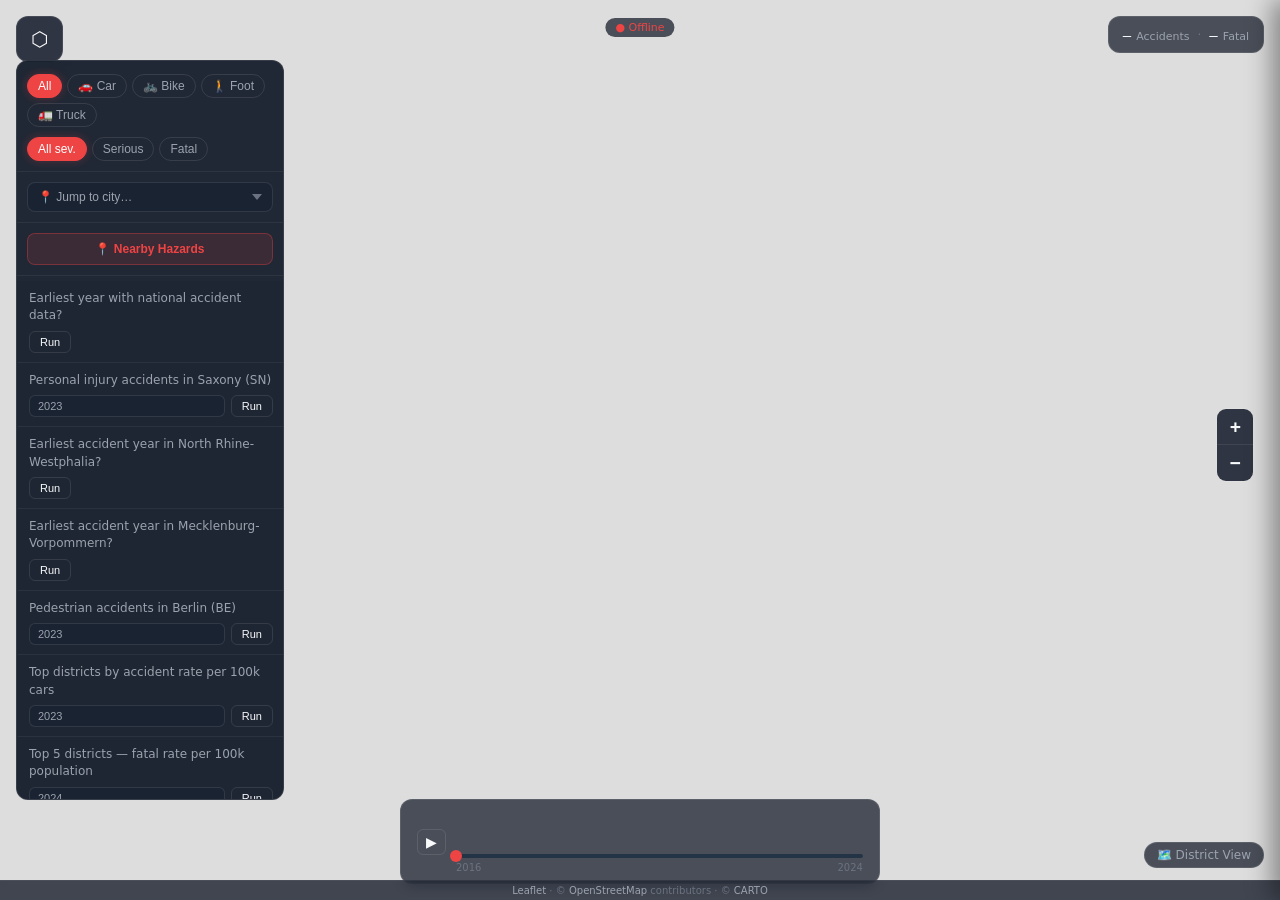
==== commit 3749a8d2: "feat: add Nearby Hazards button to left panel" ====
--- a/frontend/index.html
+++ b/frontend/index.html
@@ -99,6 +99,13 @@
 
   <div class="lp-divider"></div>
 
+  <!-- Nearby Hazards -->
+  <div class="lp-row">
+    <button id="btn-nearby-hazards" class="lp-hazard-btn">📍 Nearby Hazards</button>
+  </div>
+
+  <div class="lp-divider"></div>
+
   <!-- Queries -->
   <div id="lp-queries">
 
@@ -217,14 +224,32 @@
     </div>
 
     <div class="lp-query lp-query--bonus" data-q="10">
-      <p class="lp-q-text">Municipalities with zero accidents in Saxony <span class="lp-bonus-tag">bonus</span></p>
-      <div class="lp-q-bar">
-        <select class="lp-year-sel">
-          <option value="2016">2016</option><option value="2017">2017</option>
-          <option value="2018">2018</option><option value="2019">2019</option>
-          <option value="2020">2020</option><option value="2021">2021</option>
-          <option value="2022">2022</option><option value="2023" selected>2023</option>
-          <option value="2024">2024</option>
+      <p class="lp-q-text">Municipalities with zero accidents <span class="lp-bonus-tag">bonus</span></p>
+      <div class="lp-q-bar">
+        <select class="lp-year-sel">
+          <option value="2016">2016</option><option value="2017">2017</option>
+          <option value="2018">2018</option><option value="2019">2019</option>
+          <option value="2020">2020</option><option value="2021">2021</option>
+          <option value="2022">2022</option><option value="2023" selected>2023</option>
+          <option value="2024">2024</option>
+        </select>
+        <select class="lp-state-sel">
+          <option value="SN" selected>Saxony</option>
+          <option value="BB">Brandenburg</option>
+          <option value="BE">Berlin</option>
+          <option value="BW">Baden-Württemberg</option>
+          <option value="BY">Bavaria</option>
+          <option value="HB">Bremen</option>
+          <option value="HE">Hesse</option>
+          <option value="HH">Hamburg</option>
+          <option value="MV">Mecklenburg-VP</option>
+          <option value="NI">Lower Saxony</option>
+          <option value="NW">NRW</option>
+          <option value="RP">Rhineland-Pfalz</option>
+          <option value="SH">Schleswig-Holstein</option>
+          <option value="SL">Saarland</option>
+          <option value="ST">Saxony-Anhalt</option>
+          <option value="TH">Thuringia</option>
         </select>
         <button class="lp-run">Run</button>
       </div>
--- a/frontend/style.css
+++ b/frontend/style.css
@@ -384,6 +384,13 @@
   cursor: pointer; outline: none; -webkit-appearance: none; appearance: none;
 }
 .lp-year-sel:focus { border-color: var(--accent-red); }
+.lp-state-sel {
+  flex: 1.4; padding: 4px 8px;
+  background: var(--bg-card); border: 1px solid var(--border-default);
+  border-radius: 6px; color: var(--text-secondary); font-size: 11px;
+  cursor: pointer; outline: none; -webkit-appearance: none; appearance: none;
+}
+.lp-state-sel:focus { border-color: var(--accent-red); }
 
 .lp-run {
   flex-shrink: 0; font-size: 11px; padding: 4px 10px; border-radius: 6px;
@@ -401,6 +408,15 @@
 .lp-result.hidden { display: none; }
 .lp-result-row { display: flex; justify-content: space-between; padding: 2px 0; }
 .lp-result-row span:last-child { font-family: monospace; color: var(--accent-red); }
+.lp-result-list {
+  max-height: 220px; overflow-y: auto; margin-top: 6px;
+  scrollbar-width: thin; scrollbar-color: var(--border-default) transparent;
+}
+.lp-result-list-item {
+  padding: 2px 0; color: var(--text-secondary); border-bottom: 1px solid var(--border-subtle);
+  white-space: nowrap; overflow: hidden; text-overflow: ellipsis;
+}
+.lp-result-list-item:last-child { border-bottom: none; }
 
 .lp-bonus-tag {
   display: inline-block; font-size: 9px; font-weight: 700; letter-spacing: 0.06em;
@@ -411,3 +427,41 @@
 
 /* ── Utility ── */
 .hidden { display: none !important; }
+
+/* ── Nearby Hazards ── */
+@keyframes hotspotPulse {
+  0%   { box-shadow: 0 0 0 0 rgba(239,68,68,0.8); }
+  70%  { box-shadow: 0 0 0 14px rgba(239,68,68,0); }
+  100% { box-shadow: 0 0 0 0 rgba(239,68,68,0); }
+}
+
+.hazard-marker {
+  width: 20px; height: 20px; border-radius: 50%;
+  background: var(--accent-red);
+  border: 2px solid rgba(255,255,255,0.3);
+  animation: hotspotPulse 1.5s ease-in-out infinite;
+  cursor: pointer;
+}
+
+.lp-hazard-btn {
+  width: 100%; padding: 8px 10px; border-radius: 8px;
+  background: rgba(239,68,68,0.12);
+  border: 1px solid rgba(239,68,68,0.35);
+  color: var(--accent-red); font-size: 12px; font-weight: 600;
+  cursor: pointer; text-align: center;
+  transition: background 150ms, border-color 150ms;
+}
+.lp-hazard-btn:hover { background: rgba(239,68,68,0.22); border-color: var(--accent-red); }
+.lp-hazard-btn:disabled { opacity: 0.5; pointer-events: none; }
+
+.hazard-toast {
+  position: fixed; bottom: 90px; left: 50%; transform: translateX(-50%);
+  background: rgba(17,24,39,0.95);
+  border: 1px solid var(--border-default);
+  border-radius: 8px; padding: 10px 16px;
+  font-size: 13px; color: var(--text-primary);
+  z-index: 2000; opacity: 0;
+  transition: opacity 250ms; pointer-events: none;
+  white-space: nowrap;
+}
+.hazard-toast--visible { opacity: 1; }
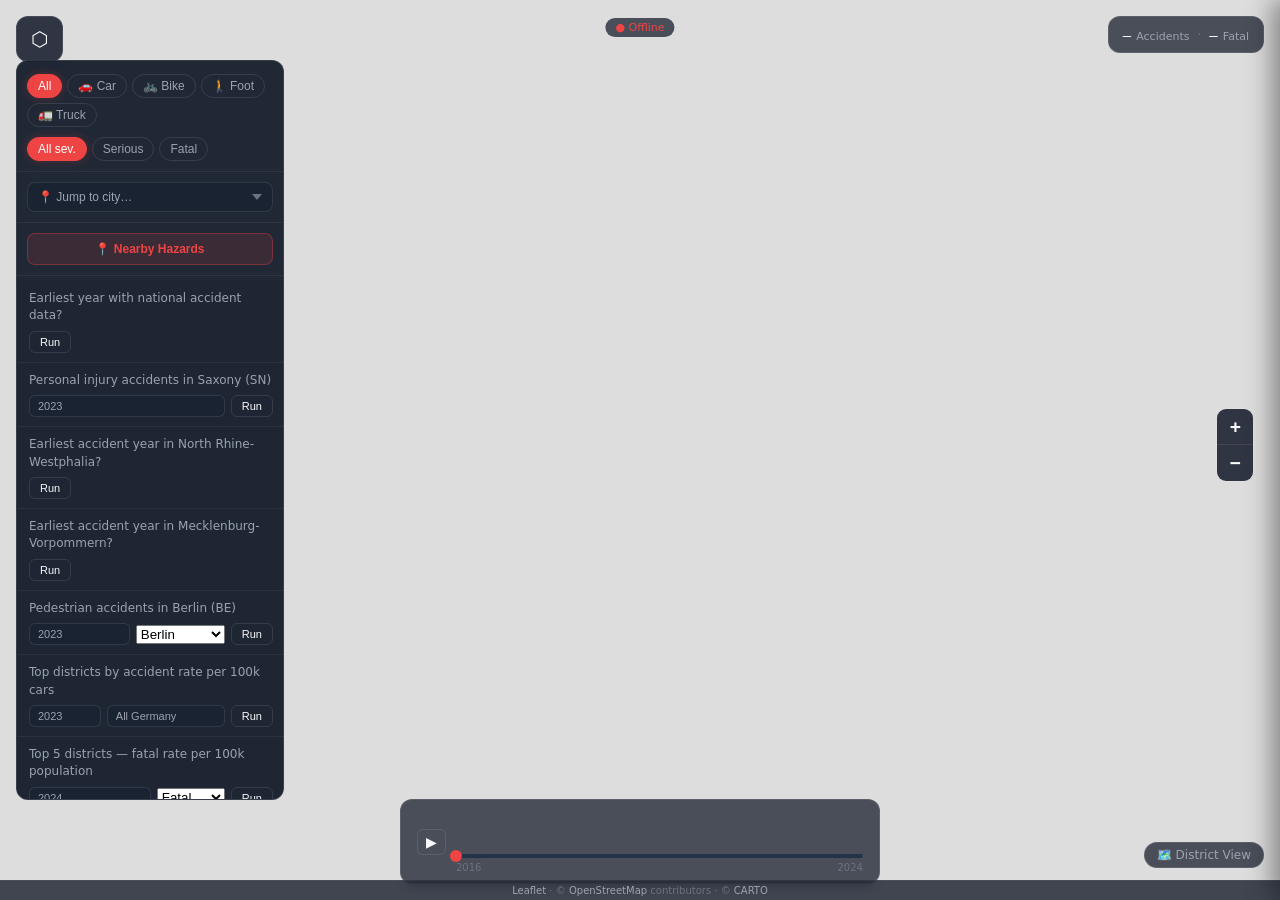
==== commit 556e8cc5: "chore: rename project to GeoCrash DE" ====
--- a/frontend/index.html
+++ b/frontend/index.html
@@ -4,7 +4,7 @@
   <meta charset="UTF-8">
   <meta name="viewport" content="width=device-width,initial-scale=1">
   <meta http-equiv="Content-Security-Policy" content="default-src 'self' 'unsafe-eval' 'unsafe-inline' https://fonts.googleapis.com https://fonts.gstatic.com https://*.basemaps.cartocdn.com https://nominatim.openstreetmap.org http://localhost:8000 data: blob:;">
-  <title>Unfallatlas Deutschland</title>
+  <title>GeoCrash DE — Spatial Analysis of Traffic Accidents in Germany</title>
   <link rel="stylesheet" href="vendor/leaflet/leaflet.css">
   <link rel="stylesheet" href="style.css">
 </head>
@@ -120,7 +120,7 @@
     <div class="lp-query" data-q="2">
       <p class="lp-q-text">Personal injury accidents in Saxony (SN)</p>
       <div class="lp-q-bar">
-        <select class="lp-year-sel">
+        <select class="lp-year-sel" data-param="year">
           <option value="2016">2016</option><option value="2017">2017</option>
           <option value="2018">2018</option><option value="2019">2019</option>
           <option value="2020">2020</option><option value="2021">2021</option>
@@ -151,13 +151,27 @@
     <div class="lp-query" data-q="5">
       <p class="lp-q-text">Pedestrian accidents in Berlin (BE)</p>
       <div class="lp-q-bar">
-        <select class="lp-year-sel">
+        <select class="lp-year-sel" data-param="year">
           <option value="2016">2016</option><option value="2017">2017</option>
           <option value="2018">2018</option><option value="2019">2019</option>
           <option value="2020">2020</option><option value="2021">2021</option>
           <option value="2022">2022</option><option value="2023" selected>2023</option>
           <option value="2024">2024</option>
         </select>
+        <select class="lp-city-sel" data-param="city">
+          <option value="11000" selected>Berlin</option>
+          <option value="02000">Hamburg</option>
+          <option value="09162">Munich</option>
+          <option value="05315">Cologne</option>
+          <option value="06412">Frankfurt</option>
+          <option value="08111">Stuttgart</option>
+          <option value="05111">Düsseldorf</option>
+          <option value="05913">Dortmund</option>
+          <option value="14713">Leipzig</option>
+          <option value="14612">Dresden</option>
+          <option value="03241">Hannover</option>
+          <option value="09564">Nuremberg</option>
+        </select>
         <button class="lp-run">Run</button>
       </div>
       <div class="lp-result hidden"></div>
@@ -166,13 +180,32 @@
     <div class="lp-query" data-q="6">
       <p class="lp-q-text">Top districts by accident rate per 100k cars</p>
       <div class="lp-q-bar">
-        <select class="lp-year-sel">
+        <select class="lp-year-sel" data-param="year">
           <option value="2016">2016</option><option value="2017">2017</option>
           <option value="2018">2018</option><option value="2019">2019</option>
           <option value="2020">2020</option><option value="2021">2021</option>
           <option value="2022">2022</option><option value="2023" selected>2023</option>
           <option value="2024">2024</option>
         </select>
+        <select class="lp-state-sel" data-param="state">
+          <option value="" selected>All Germany</option>
+          <option value="BW">Baden-Württemberg</option>
+          <option value="BY">Bavaria</option>
+          <option value="BE">Berlin</option>
+          <option value="BB">Brandenburg</option>
+          <option value="HB">Bremen</option>
+          <option value="HH">Hamburg</option>
+          <option value="HE">Hesse</option>
+          <option value="MV">Mecklenburg-VP</option>
+          <option value="NI">Lower Saxony</option>
+          <option value="NW">NRW</option>
+          <option value="RP">Rhineland-Pfalz</option>
+          <option value="SL">Saarland</option>
+          <option value="SN">Saxony</option>
+          <option value="ST">Saxony-Anhalt</option>
+          <option value="SH">Schleswig-Holstein</option>
+          <option value="TH">Thuringia</option>
+        </select>
         <button class="lp-run">Run</button>
       </div>
       <div class="lp-result hidden"></div>
@@ -181,13 +214,18 @@
     <div class="lp-query" data-q="7">
       <p class="lp-q-text">Top 5 districts — fatal rate per 100k population</p>
       <div class="lp-q-bar">
-        <select class="lp-year-sel">
+        <select class="lp-year-sel" data-param="year">
           <option value="2016">2016</option><option value="2017">2017</option>
           <option value="2018">2018</option><option value="2019">2019</option>
           <option value="2020">2020</option><option value="2021">2021</option>
           <option value="2022">2022</option><option value="2023">2023</option>
           <option value="2024" selected>2024</option>
         </select>
+        <select class="lp-severity-sel" data-param="severity">
+          <option value="fatal" selected>Fatal</option>
+          <option value="serious">Serious</option>
+          <option value="all">All</option>
+        </select>
         <button class="lp-run">Run</button>
       </div>
       <div class="lp-result hidden"></div>
@@ -196,7 +234,7 @@
     <div class="lp-query" data-q="8">
       <p class="lp-q-text">Top 5 districts — fatal accident count</p>
       <div class="lp-q-bar">
-        <select class="lp-year-sel">
+        <select class="lp-year-sel" data-param="year">
           <option value="2016">2016</option><option value="2017">2017</option>
           <option value="2018">2018</option><option value="2019">2019</option>
           <option value="2020">2020</option><option value="2021">2021</option>
@@ -211,13 +249,34 @@
     <div class="lp-query" data-q="9">
       <p class="lp-q-text">Bicycle accidents in Dresden</p>
       <div class="lp-q-bar">
-        <select class="lp-year-sel">
+        <select class="lp-year-sel" data-param="year">
           <option value="2016">2016</option><option value="2017">2017</option>
           <option value="2018">2018</option><option value="2019">2019</option>
           <option value="2020">2020</option><option value="2021">2021</option>
           <option value="2022">2022</option><option value="2023">2023</option>
           <option value="2024" selected>2024</option>
         </select>
+        <select class="lp-vehicle-sel" data-param="vehicle">
+          <option value="bike" selected>Bike</option>
+          <option value="car">Car</option>
+          <option value="pedestrian">Pedestrian</option>
+          <option value="truck">Truck</option>
+          <option value="moped">Moped</option>
+        </select>
+        <select class="lp-city-sel" data-param="city">
+          <option value="11000">Berlin</option>
+          <option value="02000">Hamburg</option>
+          <option value="09162">Munich</option>
+          <option value="05315">Cologne</option>
+          <option value="06412">Frankfurt</option>
+          <option value="08111">Stuttgart</option>
+          <option value="05111">Düsseldorf</option>
+          <option value="05913">Dortmund</option>
+          <option value="14713">Leipzig</option>
+          <option value="14612" selected>Dresden</option>
+          <option value="03241">Hannover</option>
+          <option value="09564">Nuremberg</option>
+        </select>
         <button class="lp-run">Run</button>
       </div>
       <div class="lp-result hidden"></div>
@@ -226,14 +285,14 @@
     <div class="lp-query lp-query--bonus" data-q="10">
       <p class="lp-q-text">Municipalities with zero accidents <span class="lp-bonus-tag">bonus</span></p>
       <div class="lp-q-bar">
-        <select class="lp-year-sel">
+        <select class="lp-year-sel" data-param="year">
           <option value="2016">2016</option><option value="2017">2017</option>
           <option value="2018">2018</option><option value="2019">2019</option>
           <option value="2020">2020</option><option value="2021">2021</option>
           <option value="2022">2022</option><option value="2023" selected>2023</option>
           <option value="2024">2024</option>
         </select>
-        <select class="lp-state-sel">
+        <select class="lp-state-sel" data-param="state">
           <option value="SN" selected>Saxony</option>
           <option value="BB">Brandenburg</option>
           <option value="BE">Berlin</option>
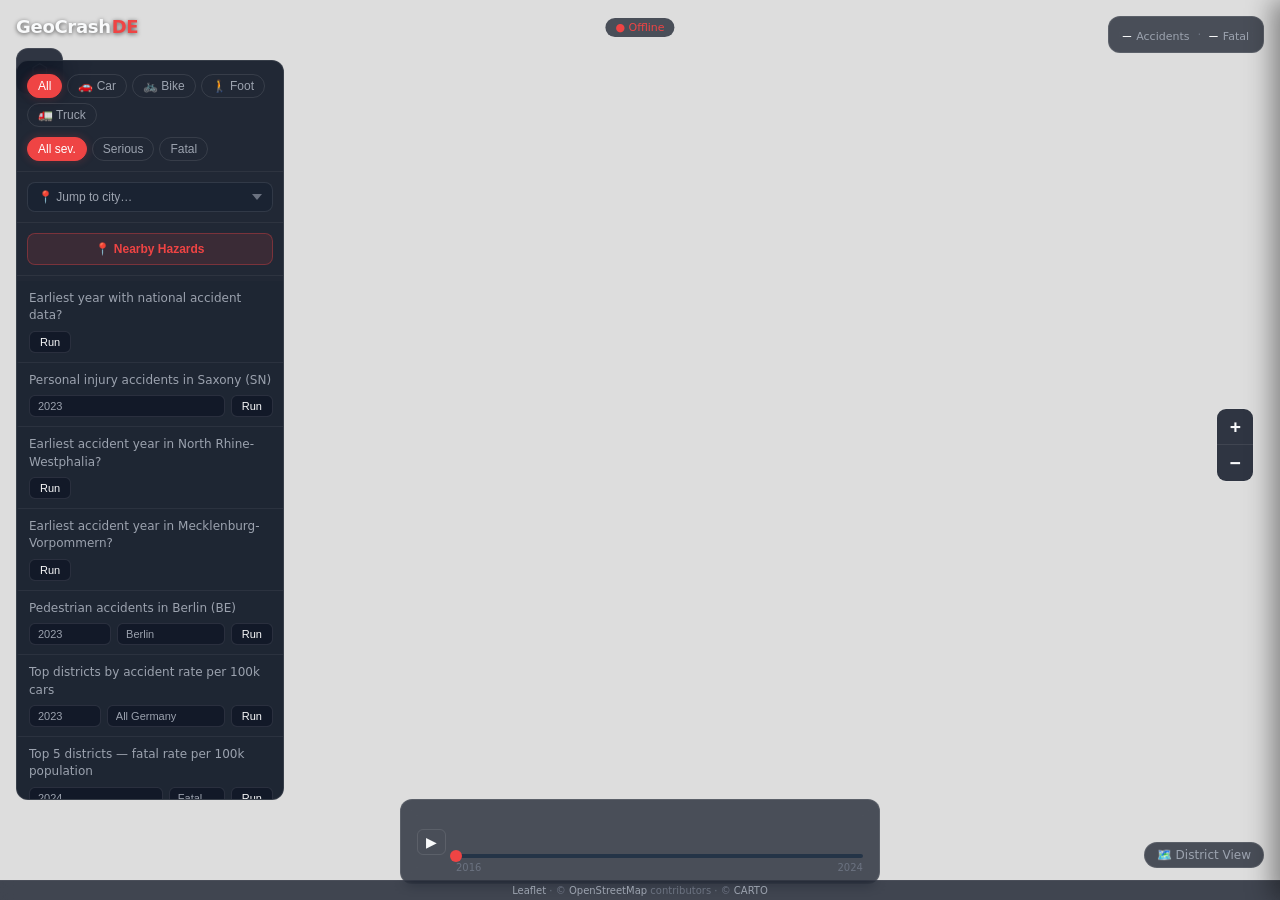
==== commit 7dfbfb47: "feat: complete dark theme for all query controls and add GeoCrash DE title" ====
--- a/frontend/index.html
+++ b/frontend/index.html
@@ -12,6 +12,9 @@
 
 <!-- MAP -->
 <div id="map"></div>
+
+<!-- App title (top-left) -->
+<div id="app-title" class="app-title">GeoCrash<span class="app-title-de">DE</span></div>
 
 <!-- PANEL A: Layer Mode (top-left) -->
 <div id="panel-a" class="float-panel panel-a">
--- a/frontend/style.css
+++ b/frontend/style.css
@@ -75,8 +75,18 @@
   color: var(--text-primary);
 }
 
+/* ── App title ── */
+.app-title {
+  position: fixed; top: 16px; left: 16px; z-index: 1100;
+  font-size: 18px; font-weight: 700; letter-spacing: -0.3px;
+  color: var(--text-primary);
+  text-shadow: 0 1px 4px rgba(0,0,0,0.6);
+  pointer-events: none;
+}
+.app-title-de { color: var(--accent-red); margin-left: 1px; }
+
 /* ── Panel A: Layer Mode ── */
-.panel-a { top: 16px; left: 16px; padding: 6px; }
+.panel-a { top: 48px; left: 16px; padding: 6px; }
 .panel-a-btn {
   background: none; border: none; color: var(--text-primary);
   font-size: 20px; cursor: pointer; padding: 4px 8px; border-radius: 8px;
@@ -377,24 +387,22 @@
 
 .lp-q-bar { display: flex; align-items: center; gap: 6px; }
 
-.lp-year-sel {
-  flex: 1; padding: 4px 8px;
-  background: var(--bg-card); border: 1px solid var(--border-default);
+.lp-year-sel, .lp-state-sel, .lp-city-sel, .lp-severity-sel, .lp-vehicle-sel {
+  padding: 4px 8px;
+  background: rgba(17,24,39,0.85); border: 1px solid var(--border-default);
   border-radius: 6px; color: var(--text-secondary); font-size: 11px;
   cursor: pointer; outline: none; -webkit-appearance: none; appearance: none;
 }
-.lp-year-sel:focus { border-color: var(--accent-red); }
-.lp-state-sel {
-  flex: 1.4; padding: 4px 8px;
-  background: var(--bg-card); border: 1px solid var(--border-default);
-  border-radius: 6px; color: var(--text-secondary); font-size: 11px;
-  cursor: pointer; outline: none; -webkit-appearance: none; appearance: none;
-}
-.lp-state-sel:focus { border-color: var(--accent-red); }
+.lp-year-sel { flex: 1; }
+.lp-state-sel, .lp-city-sel { flex: 1.4; }
+.lp-year-sel:focus, .lp-state-sel:focus, .lp-city-sel:focus, .lp-severity-sel:focus, .lp-vehicle-sel:focus { border-color: var(--accent-red); }
+.lp-year-sel option, .lp-state-sel option, .lp-city-sel option, .lp-severity-sel option, .lp-vehicle-sel option {
+  background: transparent; color: var(--text-primary);
+}
 
 .lp-run {
   flex-shrink: 0; font-size: 11px; padding: 4px 10px; border-radius: 6px;
-  background: transparent; border: 1px solid var(--border-default);
+  background: rgba(17,24,39,0.85); border: 1px solid var(--border-default);
   color: var(--text-primary); cursor: pointer;
   transition: background 150ms, border-color 150ms;
 }
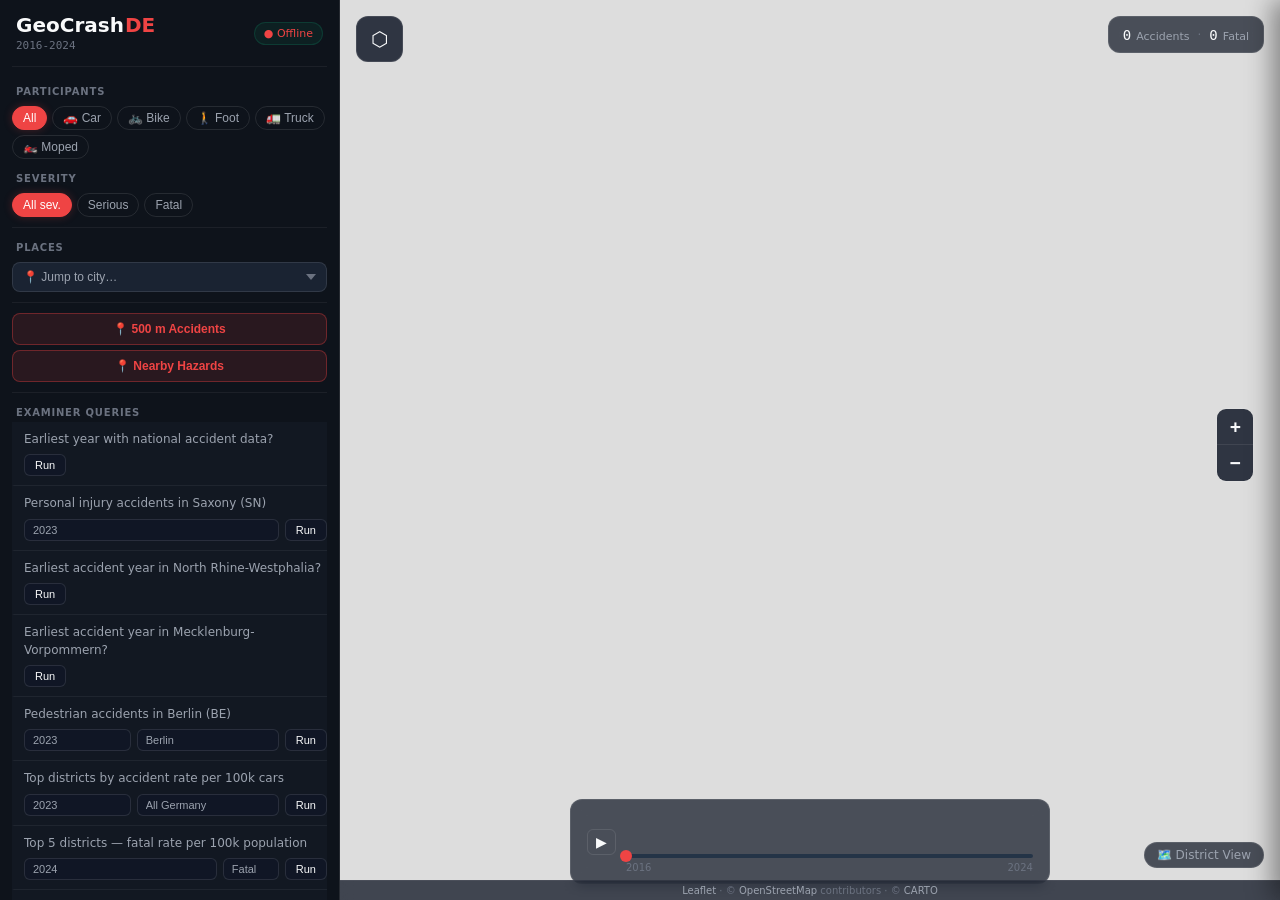
==== commit 3a76bdf4: "feat: wire zones/hotspot frontend, add docs, tests, and swagger UI Adds AGS/geometry fixes to API ro" ====
--- a/frontend/index.html
+++ b/frontend/index.html
@@ -5,16 +5,14 @@
   <meta name="viewport" content="width=device-width,initial-scale=1">
   <meta http-equiv="Content-Security-Policy" content="default-src 'self' 'unsafe-eval' 'unsafe-inline' https://fonts.googleapis.com https://fonts.gstatic.com https://*.basemaps.cartocdn.com https://nominatim.openstreetmap.org http://localhost:8000 data: blob:;">
   <title>GeoCrash DE — Spatial Analysis of Traffic Accidents in Germany</title>
+  <link rel="icon" href="data:image/svg+xml,%3Csvg xmlns='http://www.w3.org/2000/svg' viewBox='0 0 32 32'%3E%3Crect width='32' height='32' rx='7' fill='%23111827'/%3E%3Cpath d='M7 21h18l-3-9H10z' fill='%23ef4444'/%3E%3Ccircle cx='12' cy='22' r='3' fill='%23f9fafb'/%3E%3Ccircle cx='22' cy='22' r='3' fill='%23f9fafb'/%3E%3Cpath d='M11 9h8l3 3H9z' fill='%23f97316'/%3E%3C/svg%3E">
   <link rel="stylesheet" href="vendor/leaflet/leaflet.css">
-  <link rel="stylesheet" href="style.css">
+  <link rel="stylesheet" href="style.css?v=modern-20260706-nearby-emoji">
 </head>
 <body>
 
 <!-- MAP -->
 <div id="map"></div>
-
-<!-- App title (top-left) -->
-<div id="app-title" class="app-title">GeoCrash<span class="app-title-de">DE</span></div>
 
 <!-- PANEL A: Layer Mode (top-left) -->
 <div id="panel-a" class="float-panel panel-a">
@@ -60,17 +58,27 @@
 
 <!-- LEFT CONTROL PANEL -->
 <div id="left-panel" class="left-panel">
+  <div class="sidebar-header">
+    <div>
+      <div class="sidebar-brand">GeoCrash<span>DE</span></div>
+      <div class="sidebar-meta">2016-2024</div>
+    </div>
+    <span id="api-status" class="api-status">● Connecting…</span>
+  </div>
 
   <!-- Participant filter -->
+  <div class="sidebar-section-label">Participants</div>
   <div class="lp-row" id="lp-participant">
     <button class="lp-pill lp-pill--active" data-participant="">All</button>
     <button class="lp-pill" data-participant="car">🚗 Car</button>
     <button class="lp-pill" data-participant="bike">🚲 Bike</button>
     <button class="lp-pill" data-participant="pedestrian">🚶 Foot</button>
     <button class="lp-pill" data-participant="truck">🚛 Truck</button>
+    <button class="lp-pill" data-participant="moped">🏍️ Moped</button>
   </div>
 
   <!-- Severity filter -->
+  <div class="sidebar-section-label">Severity</div>
   <div class="lp-row" id="lp-severity">
     <button class="lp-pill lp-pill--active" data-category="">All sev.</button>
     <button class="lp-pill" data-category="2">Serious</button>
@@ -80,6 +88,7 @@
   <div class="lp-divider"></div>
 
   <!-- City jump -->
+  <div class="sidebar-section-label">Places</div>
   <div class="lp-city-wrap">
     <select id="lp-city" class="lp-select">
       <option value="">📍 Jump to city…</option>
@@ -102,14 +111,16 @@
 
   <div class="lp-divider"></div>
 
-  <!-- Nearby Hazards -->
+  <!-- Nearby accidents -->
   <div class="lp-row">
-    <button id="btn-nearby-hazards" class="lp-hazard-btn">📍 Nearby Hazards</button>
+    <button id="btn-nearby-hazards" class="lp-hazard-btn">📍 500 m Accidents</button>
+    <button id="btn-hotspot-hazards" class="lp-hazard-btn">📍 Nearby Hazards</button>
   </div>
 
   <div class="lp-divider"></div>
 
   <!-- Queries -->
+  <div class="sidebar-section-label">Examiner Queries</div>
   <div id="lp-queries">
 
     <div class="lp-query" data-q="1">
@@ -334,14 +345,10 @@
   © <a href="https://carto.com/attributions" target="_blank">CARTO</a>
 </div>
 
-<!-- API status -->
-<div class="api-status-wrap">
-  <span id="api-status" class="api-status">● Connecting…</span>
-</div>
+<!-- Loading state -->
+<div id="map-loading" class="map-loading">Loading</div>
 
 <script src="vendor/leaflet/leaflet.js"></script>
-<script src="vendor/deck.gl/deck.gl.min.js"></script>
-<script src="vendor/supercluster/supercluster.min.js"></script>
-<script src="app.js"></script>
+<script src="app.js?v=modern-20260706-nearby-emoji"></script>
 </body>
 </html>
--- a/frontend/style.css
+++ b/frontend/style.css
@@ -13,6 +13,7 @@
   --accent-warm:    #C2410C;
   --accent-red-deep:#7F1D1D;
   --accent-brown:   #8B6914;
+  --sidebar-width:  340px;
 }
 
 /* ── Reset ── */
@@ -20,11 +21,18 @@
 body { background: var(--bg-deep); color: var(--text-primary); font-family: system-ui, sans-serif; overflow: hidden; }
 
 /* ── Map ── */
-#map { position: fixed; inset: 0; z-index: 0; }
+#map {
+  position: fixed;
+  top: 0;
+  right: 0;
+  bottom: 0;
+  left: var(--sidebar-width);
+  z-index: 0;
+}
 
 /* Attribution footer */
 .map-footer {
-  position: fixed; bottom: 0; left: 0; width: 100%; z-index: 1000;
+  position: fixed; bottom: 0; left: var(--sidebar-width); right: 0; z-index: 1000;
   text-align: center; font-size: 10px; color: #6B7280;
   background: rgba(11,18,32,0.75); backdrop-filter: blur(6px);
   border-top: 1px solid rgba(255,255,255,0.06);
@@ -77,7 +85,7 @@
 
 /* ── App title ── */
 .app-title {
-  position: fixed; top: 16px; left: 16px; z-index: 1100;
+  position: fixed; top: 14px; left: 18px; z-index: 1100;
   font-size: 18px; font-weight: 700; letter-spacing: -0.3px;
   color: var(--text-primary);
   text-shadow: 0 1px 4px rgba(0,0,0,0.6);
@@ -86,7 +94,7 @@
 .app-title-de { color: var(--accent-red); margin-left: 1px; }
 
 /* ── Panel A: Layer Mode ── */
-.panel-a { top: 48px; left: 16px; padding: 6px; }
+.panel-a { top: 16px; left: calc(var(--sidebar-width) + 16px); padding: 6px; }
 .panel-a-btn {
   background: none; border: none; color: var(--text-primary);
   font-size: 20px; cursor: pointer; padding: 4px 8px; border-radius: 8px;
@@ -150,7 +158,7 @@
 
 /* ── Timeline Scrubber ── */
 .scrubber {
-  position: fixed; bottom: 16px; left: 50%; transform: translateX(-50%);
+  position: fixed; bottom: 16px; left: calc(var(--sidebar-width) + (100vw - var(--sidebar-width)) / 2); transform: translateX(-50%);
   width: 480px; z-index: 1000;
   backdrop-filter: blur(8px);
   background: rgba(11,18,32,0.7);
@@ -323,26 +331,59 @@
 }
 
 /* ── API status ── */
-.api-status-wrap { position: fixed; top: 16px; left: 50%; transform: translateX(-50%); z-index: 1000; }
-.api-status { font-size: 11px; color: var(--text-muted); background: rgba(11,18,32,0.7); padding: 3px 10px; border-radius: 10px; }
+.api-status {
+  flex-shrink: 0;
+  font-size: 11px; color: var(--text-muted);
+  background: rgba(16,185,129,0.08);
+  border: 1px solid rgba(16,185,129,0.18);
+  padding: 4px 9px; border-radius: 999px;
+}
 .api-status.live  { color: #10B981; }
 .api-status.error { color: var(--accent-red); }
 
 /* ── Left Control Panel ── */
 .left-panel {
-  position: fixed; top: 60px; left: 16px; z-index: 1000;
-  width: 268px;
-  background: rgba(17,24,39,0.92);
+  position: fixed; top: 0; left: 0; bottom: 0; z-index: 1000;
+  width: var(--sidebar-width);
+  background: rgba(15,20,28,0.98);
   backdrop-filter: blur(14px);
   -webkit-backdrop-filter: blur(14px);
-  border: 1px solid var(--border-default);
-  border-radius: 12px;
+  border-right: 1px solid var(--border-default);
+  border-radius: 0;
   overflow-y: auto;
-  max-height: calc(100vh - 160px);
-  padding: 8px 0;
-}
-
-.lp-row { display: flex; flex-wrap: wrap; gap: 5px; padding: 5px 10px; }
+  max-height: none;
+  padding: 14px 12px 16px;
+  scrollbar-width: thin;
+  scrollbar-color: rgba(255,255,255,0.18) transparent;
+}
+
+.sidebar-header {
+  display: flex; align-items: center; justify-content: space-between;
+  gap: 12px; padding: 0 4px 14px;
+  border-bottom: 1px solid var(--border-subtle);
+  margin-bottom: 10px;
+}
+
+.sidebar-brand {
+  font-size: 20px; font-weight: 750; letter-spacing: 0;
+  color: var(--text-primary); line-height: 1.1;
+}
+.sidebar-brand span { color: var(--accent-red); margin-left: 1px; }
+.sidebar-meta {
+  margin-top: 3px; font-size: 11px; color: var(--text-muted);
+  font-family: ui-monospace, SFMono-Regular, Menlo, Consolas, monospace;
+}
+
+.sidebar-section-label {
+  padding: 9px 4px 4px;
+  color: var(--text-muted);
+  font-size: 10px;
+  font-weight: 700;
+  letter-spacing: 0.08em;
+  text-transform: uppercase;
+}
+
+.lp-row { display: flex; flex-wrap: wrap; gap: 5px; padding: 5px 0; }
 
 .lp-pill {
   padding: 4px 10px; border-radius: 16px;
@@ -360,7 +401,7 @@
 
 .lp-divider { height: 1px; background: var(--border-subtle); margin: 5px 0; }
 
-.lp-city-wrap { padding: 5px 10px; }
+.lp-city-wrap { padding: 5px 0; }
 .lp-select {
   width: 100%; padding: 7px 28px 7px 10px;
   background: var(--bg-card);
@@ -374,7 +415,7 @@
 .lp-select:focus { border-color: var(--accent-red); color: var(--text-primary); }
 
 .lp-query {
-  padding: 9px 10px;
+  padding: 9px 0 9px 10px;
   border-bottom: 1px solid var(--border-subtle);
   border-left: 2px solid transparent;
   background: rgba(26,35,50,0.35);
@@ -473,3 +514,71 @@
   white-space: nowrap;
 }
 .hazard-toast--visible { opacity: 1; }
+
+.map-loading {
+  position: fixed;
+  left: calc(var(--sidebar-width) + 16px);
+  top: 70px;
+  z-index: 1000;
+  padding: 7px 12px;
+  border-radius: 999px;
+  background: rgba(15,20,28,0.82);
+  border: 1px solid var(--border-default);
+  color: var(--text-secondary);
+  font-size: 12px;
+  opacity: 0;
+  transform: translateY(-4px);
+  pointer-events: none;
+  transition: opacity 180ms ease, transform 180ms ease;
+}
+.map-loading.visible { opacity: 1; transform: translateY(0); }
+
+@media (max-width: 700px) {
+  :root { --sidebar-width: 0px; }
+
+  #map { left: 0; bottom: 220px; }
+
+  .left-panel {
+    top: auto; right: 0; bottom: 0; width: 100%; height: 220px;
+    padding: 10px 12px 16px;
+    border-right: none; border-top: 1px solid var(--border-default);
+    overflow-y: auto;
+  }
+
+  .panel-a { top: 48px; left: 12px; }
+
+  .panel-c {
+    top: 12px; right: 12px; max-width: calc(100vw - 120px);
+    padding: 7px 10px; gap: 5px; flex-wrap: wrap;
+  }
+
+  .scrubber {
+    left: 50%; bottom: 232px; width: min(360px, calc(100vw - 24px));
+    padding: 8px 10px;
+  }
+
+  .choropleth-legend {
+    right: 12px; bottom: 300px;
+  }
+
+  .zoom-badge {
+    right: 12px; bottom: 232px;
+  }
+
+  .map-footer {
+    left: 0; bottom: 220px;
+  }
+
+  .leaflet-bottom.leaflet-right {
+    bottom: 50%; right: 12px;
+  }
+
+  .lp-query {
+    padding-right: 8px;
+  }
+
+  .map-loading {
+    left: 12px;
+    top: 96px;
+  }
+}
